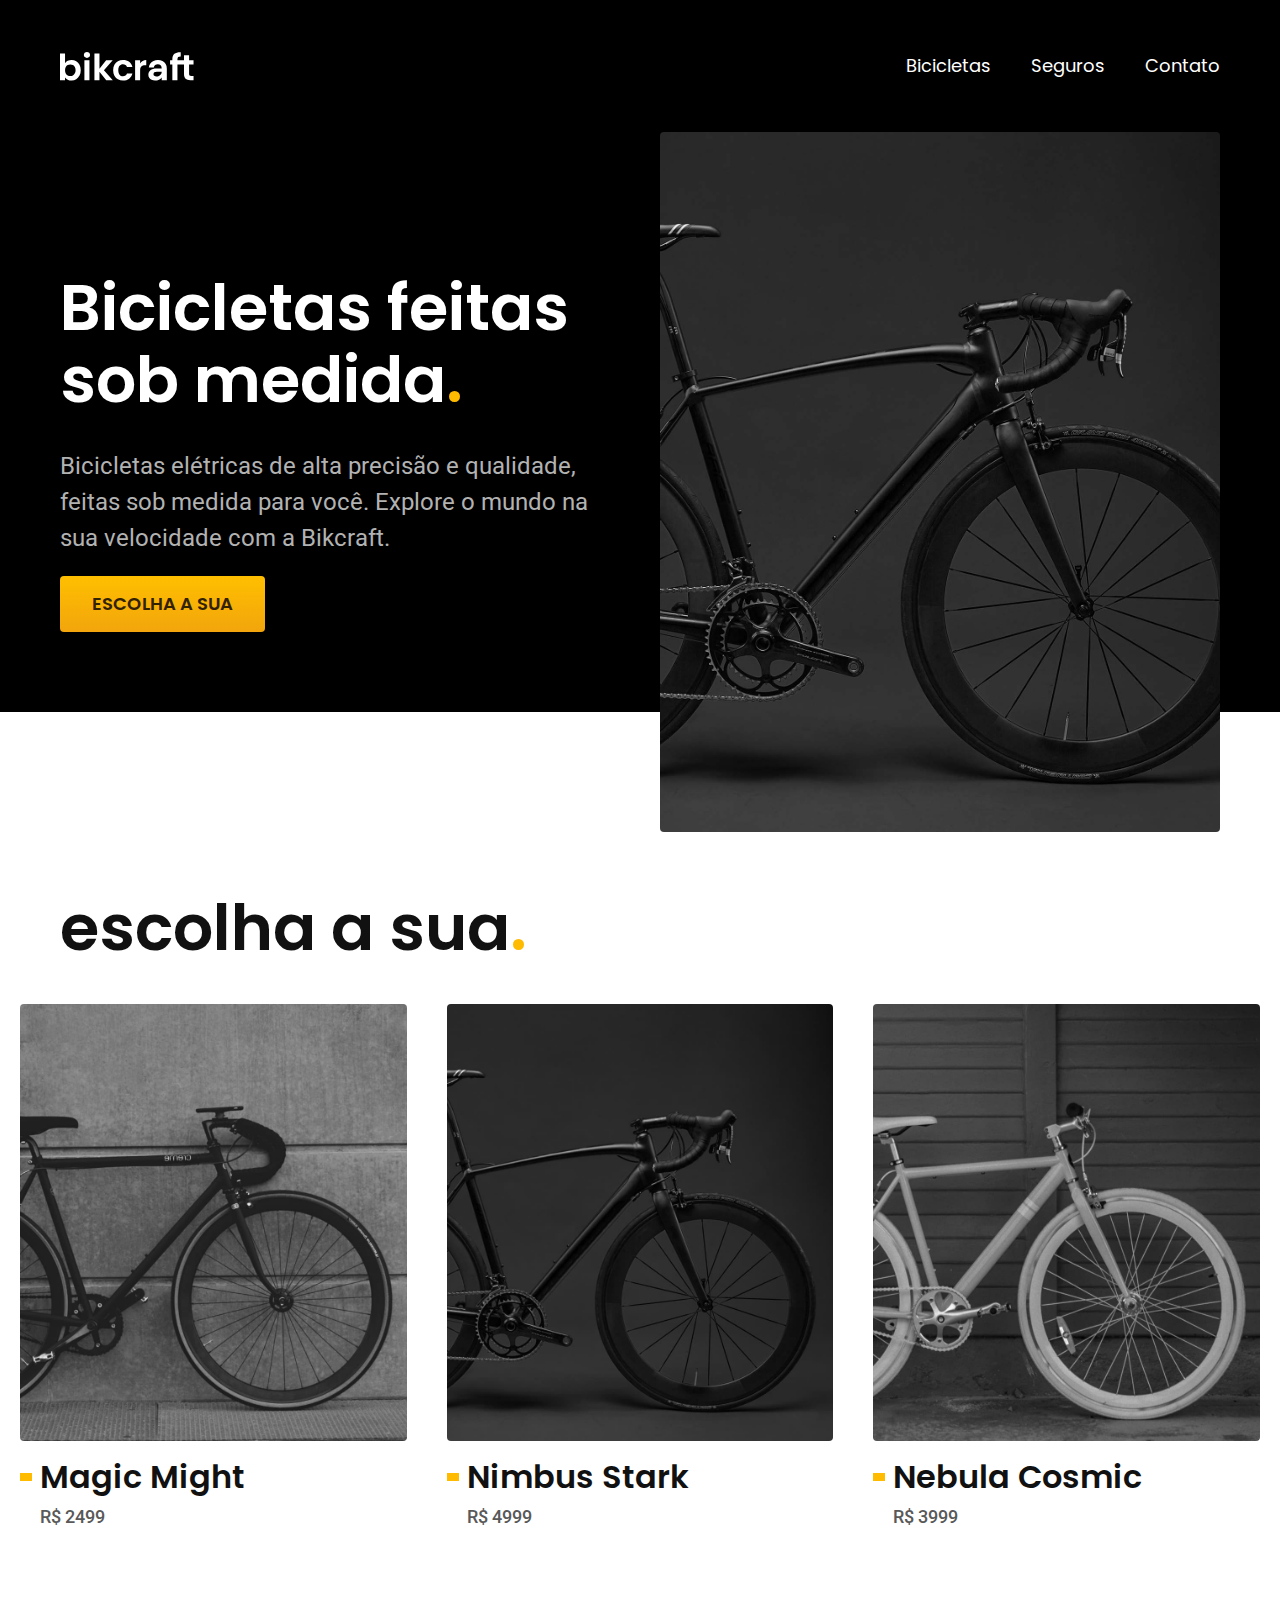
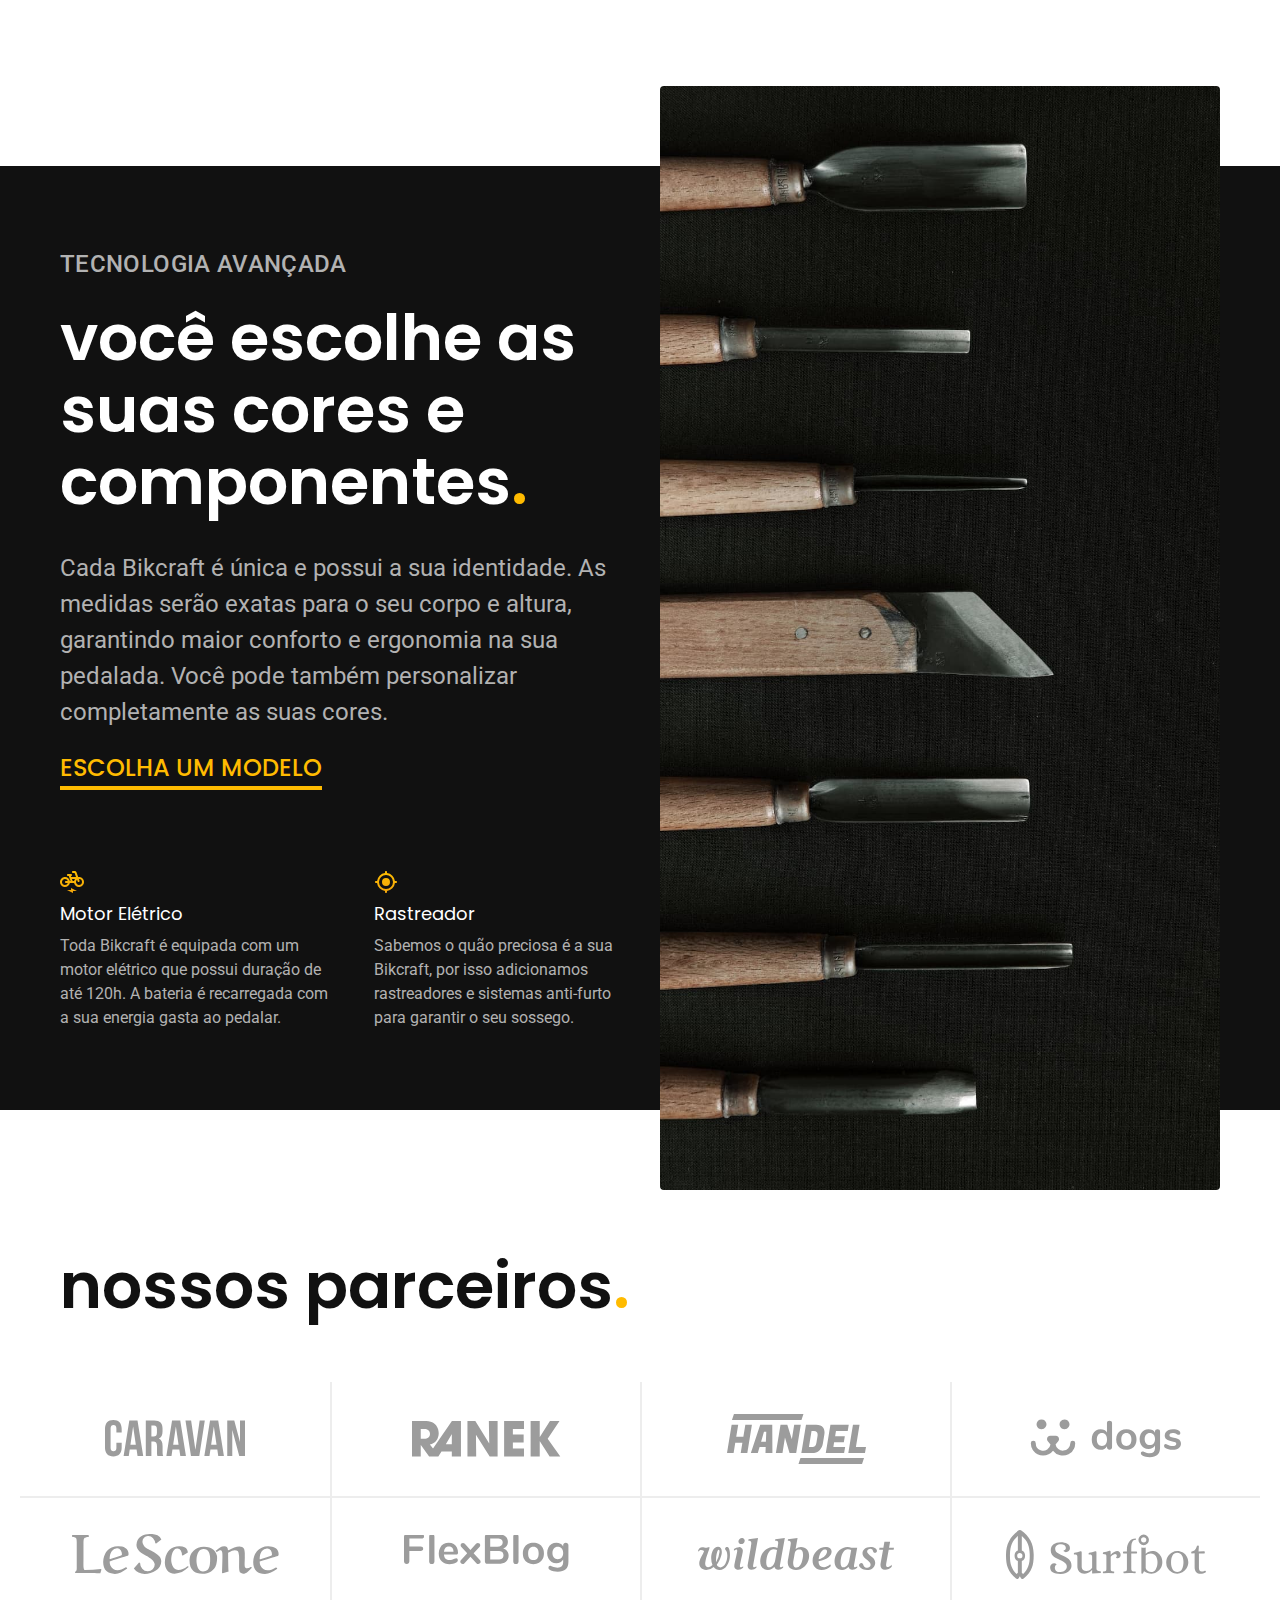
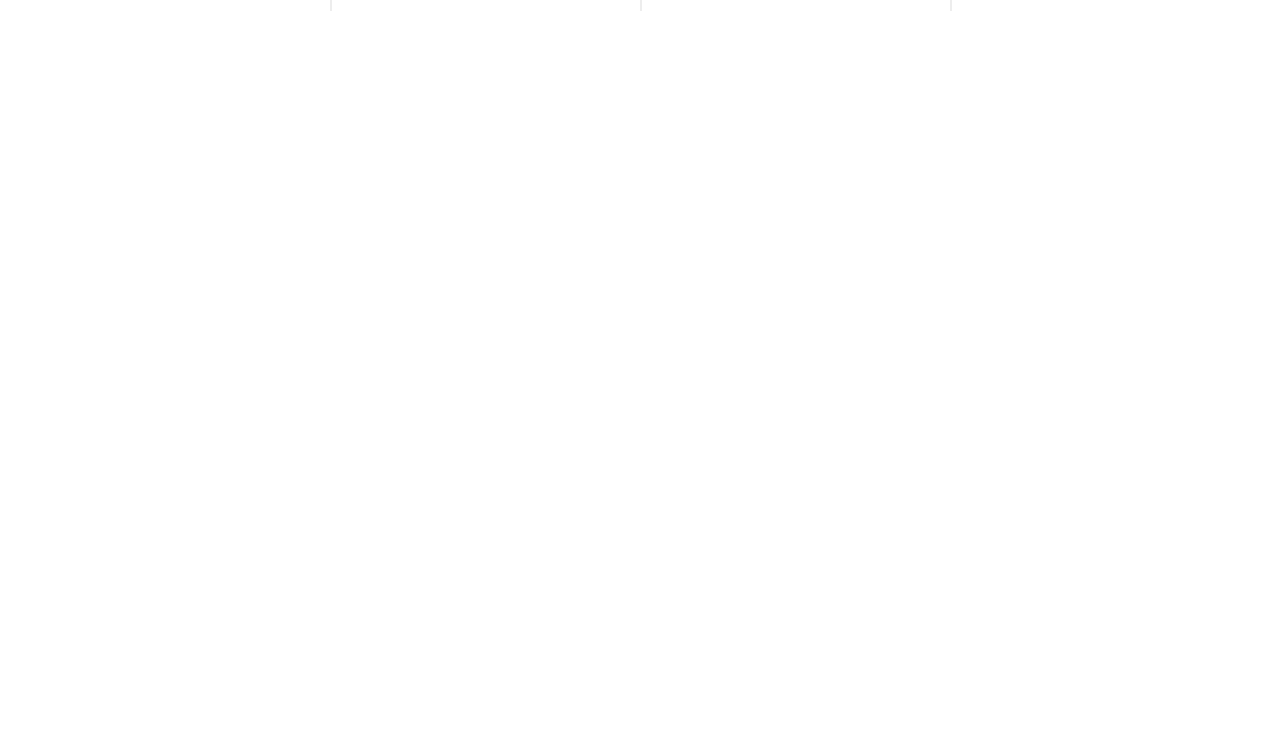
==== index.html @ a386f8cc "parceiros" ====
<!DOCTYPE html>

<html lang="pt-br">
  <head>
    <meta charset="UTF-8" />
    <meta name="viewport" content="width=device-width, initial-scale=1.0" />
    <title>Bikcraft - Bicicletas Elétricas</title>
    <meta
      name="description"
      content="Bicicletas elétricas de alta precisão e qualidade, feitas sob medida para você. Explore o mundo na sua velocidade com a Bikcraft."
    />

    <link rel="stylesheet" href="./css/style.css" />

    <link rel="preconnect" href="https://fonts.googleapis.com" />
    <link rel="preconnect" href="https://fonts.gstatic.com" crossorigin />
    <link
      href="https://fonts.googleapis.com/css2?family=Poppins:wght@400;600&family=Roboto:wght@400;500&display=swap"
      rel="stylesheet"
    />
  </head>

  <body>
    <header class="header-bg">
      <!-- A tag <header >marca o cabeçalho do site (banner), onde geralmente estão presentes a marca, navegação do site e as vezes uma informação introdutória. Sempre que tiver a class="header-bg" ja sabemos que tem um background que se expande de ponta a ponta do site -->
      <div class="header container">
        <!-- estrutura: tag fora com o background (<header>), tag dentro com o container do site (<div>) -->
        <a href="./">
          <img src="./img/bikcraft.svg" alt="Bikcraft" />
        </a>
        <!-- sempre que o caminho tiver "./" ele ja vai pra home do site, ou seja, pro index.html -->

        <nav aria-label="primaria">
          <ul class="header-menu font-1-m cor-0">
            <li><a href="./bicicletas.html">Bicicletas</a></li>
            <li><a href="./seguros.html">Seguros</a></li>
            <li><a href="./contato.html">Contato</a></li>
          </ul>
        </nav>
      </div>
    </header>

    <!-- o background expande infinitamente -->
    <main class="introducao-bg">
      <!-- O container é o que segura nos 1200 px, começa aqui embaixo -->
      <div class="introducao container">
        <div class="introducao-conteudo">
          <!-- com essa div "introducao-conteudo" ja fica automaticamente definido conteudo de um lado e imagem do outro -->
          <h1 class="font-1-xxl cor-0">
            Bicicletas feitas sob medida<span class="cor-p1">.</span>
          </h1>
          <p class="font-2-l cor-5">
            Bicicletas elétricas de alta precisão e qualidade, feitas sob medida
            para você. Explore o mundo na sua velocidade com a Bikcraft.
          </p>
          <a class="botao" href="./bicicletas.html">Escolha a sua</a>
        </div>
        <div>
          <img
            src="./img/fotos/introducao.jpg"
            alt="Bicicleta elétrica preta."
          />
        </div>
      </div>
    </main>

    <article class="bicicletas-lista">
      <h2 class="container font-1-xxl">
        escolha a sua<span class="cor-p1">.</span>
      </h2>

      <ul>
        <li>
          <a href="./bicicletas/magic.html">
            <img src="./img/bicicletas/magic-home.jpg" alt="Bicicleta Preta" />
            <h3 class="font-1-xl">Magic Might</h3>
            <span class="font-2-m cor-8">R$ 2499</span>
          </a>
        </li>
        <li>
          <a href="./bicicletas/nimbus.html">
            <img src="./img/bicicletas/nimbus-home.jpg" alt="Bicicleta Preta" />
            <h3 class="font-1-xl">Nimbus Stark</h3>
            <span class="font-2-m cor-8">R$ 4999</span>
          </a>
        </li>
        <li>
          <a href="./bicicletas/nebula.html">
            <img src="./img/bicicletas/nebula-home.jpg" alt="Bicicleta Preta" />
            <h3 class="font-1-xl">Nebula Cosmic</h3>
            <span class="font-2-m cor-8">R$ 3999</span>
          </a>
        </li>
      </ul>
    </article>

    <article class="tecnologia-bg">
      <div class="tecnologia container">
        <!-- separar uma div pro conteudo e outra pra imagem pq imagem direto no grid pode dar problema -->
        <div class="tecnologia-conteudo">
          <span class="font-2-l-b cor-5">Tecnologia Avançada</span>
          <h2 class="font-1-xxl cor-0">
            você escolhe as suas cores e componentes<span class="cor-p1"
              >.</span
            >
          </h2>
          <p class="font-2-l cor-5">
            Cada Bikcraft é única e possui a sua identidade. As medidas serão
            exatas para o seu corpo e altura, garantindo maior conforto e
            ergonomia na sua pedalada. Você pode também personalizar
            completamente as suas cores.
          </p>
          <a class="link" href="./bicicletas.html">Escolha um modelo</a>
          <div class="tecnologia-vantagens">
            <div>
              <img src="./img/icones/eletrica.svg" alt="" />
              <h3 class="font-1-m cor-0">Motor Elétrico</h3>
              <p class="font-2-s cor-5">
                Toda Bikcraft é equipada com um motor elétrico que possui
                duração de até 120h. A bateria é recarregada com a sua energia
                gasta ao pedalar.
              </p>
            </div>
            <div>
              <img src="./img/icones/rastreador.svg" alt="" />
              <h3 class="font-1-m cor-0">Rastreador</h3>
              <p class="font-2-s cor-5">
                Sabemos o quão preciosa é a sua Bikcraft, por isso adicionamos
                rastreadores e sistemas anti-furto para garantir o seu sossego.
              </p>
            </div>
          </div>
        </div>
        <div class="tecnologia-imagem">
          <img src="./img/fotos/tecnologia.jpg" alt="" />
        </div>
      </div>
    </article>

    <section class="parceiros" aria-label="Nossos Parceiros">
      <h2 class="container font-1-xxl">
        nossos parceiros<span class="cor-p1">.</span>
      </h2>
      <ul>
        <li><img src="./img/parceiros/caravan.svg" alt="caravan" /></li>
        <li><img src="./img/parceiros/ranek.svg" alt="ranek" /></li>
        <li><img src="./img/parceiros/handel.svg" alt="handel" /></li>
        <li><img src="./img/parceiros/dogs.svg" alt="dogs" /></li>
        <li><img src="./img/parceiros/lescone.svg" alt="lescone" /></li>
        <li><img src="./img/parceiros/flexblog.svg" alt="flexblog" /></li>
        <li><img src="./img/parceiros/wildbeast.svg" alt="wildbeast" /></li>
        <li><img src="./img/parceiros/surfbot.svg" alt="surbot" /></li>
      </ul>
    </section>
  </body>
</html>
---- css/style.css ----
@import "./global/global.css";
@import "./utilidades/tipografia.css";
@import "./utilidades/cores.css";

@import "./global/header.css";

/* Utilidades */
@import "./utilidades/componentes.css";

/* Home */
@import "./home/introducao.css";
@import "./home/tecnologia.css";
@import "./home/parceiros.css";

/* Bicicletas */
@import "./bicicletas/bicicletas-lista.css";
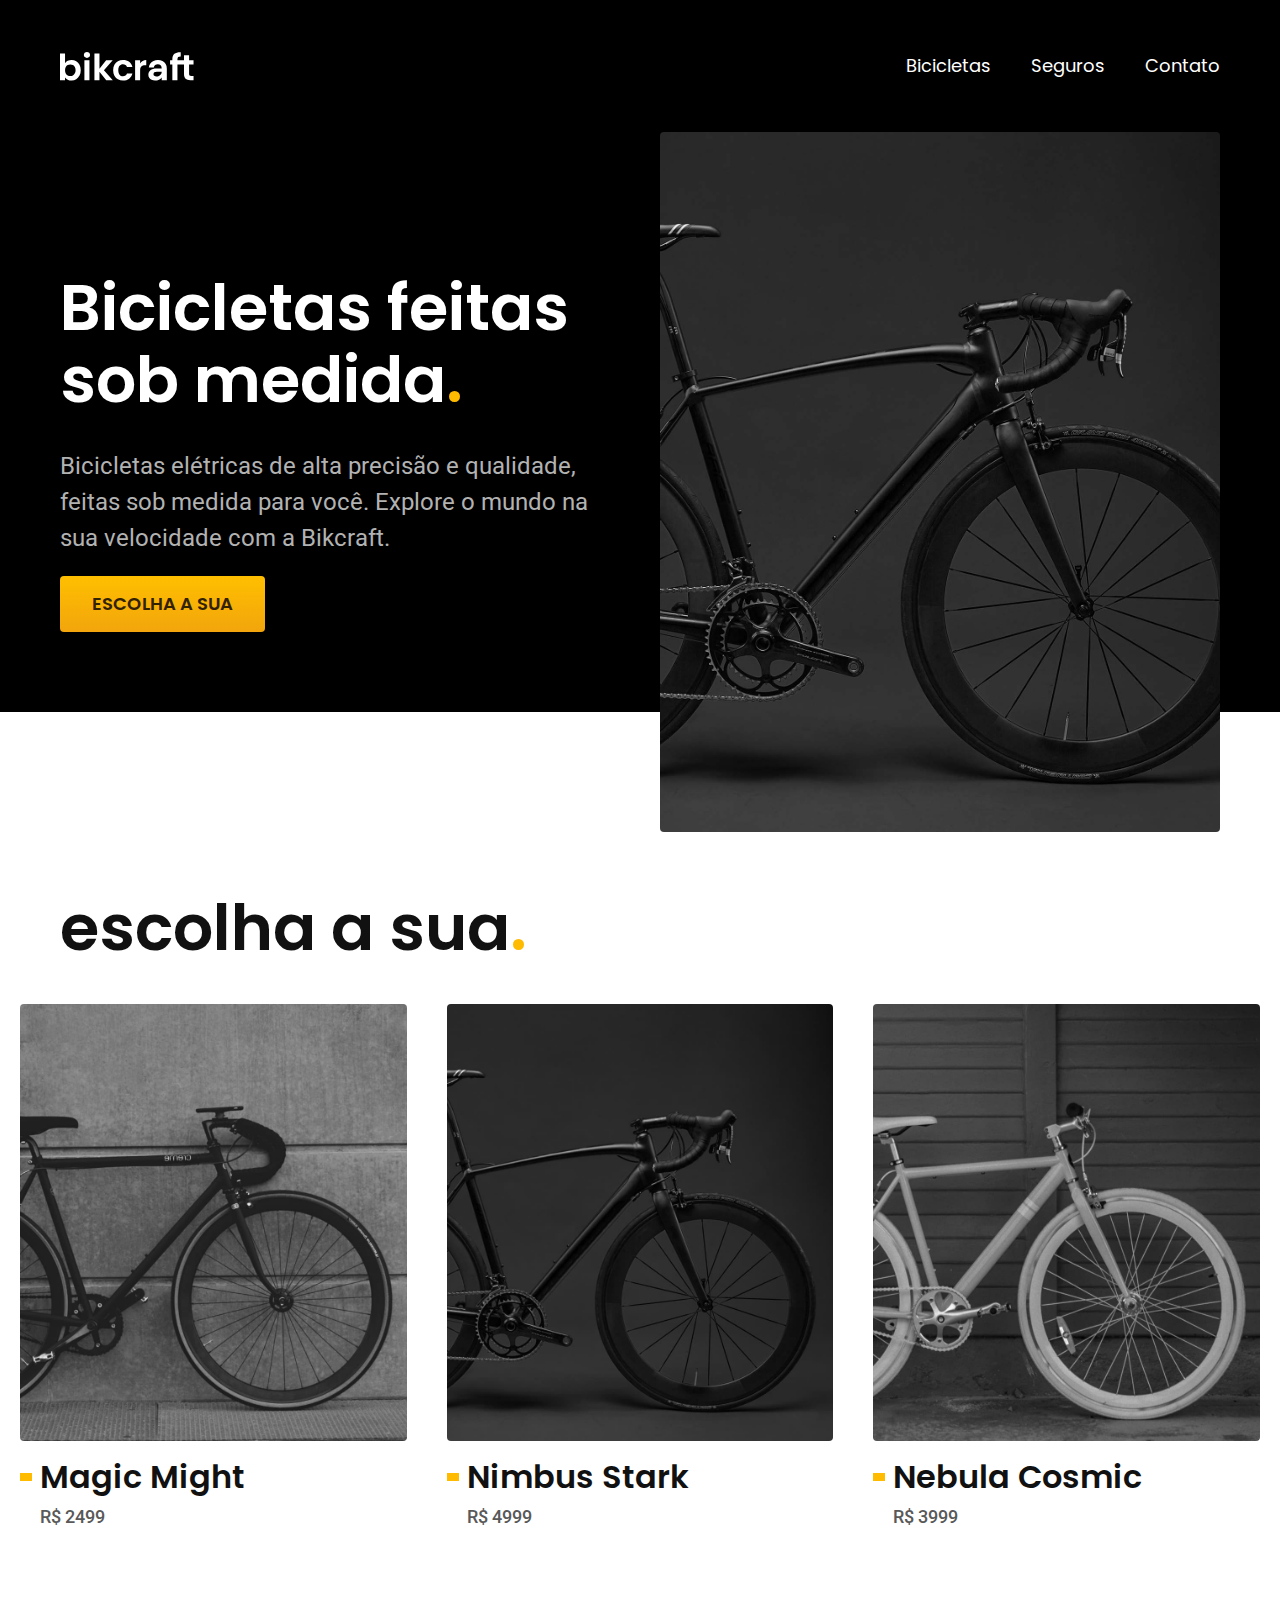
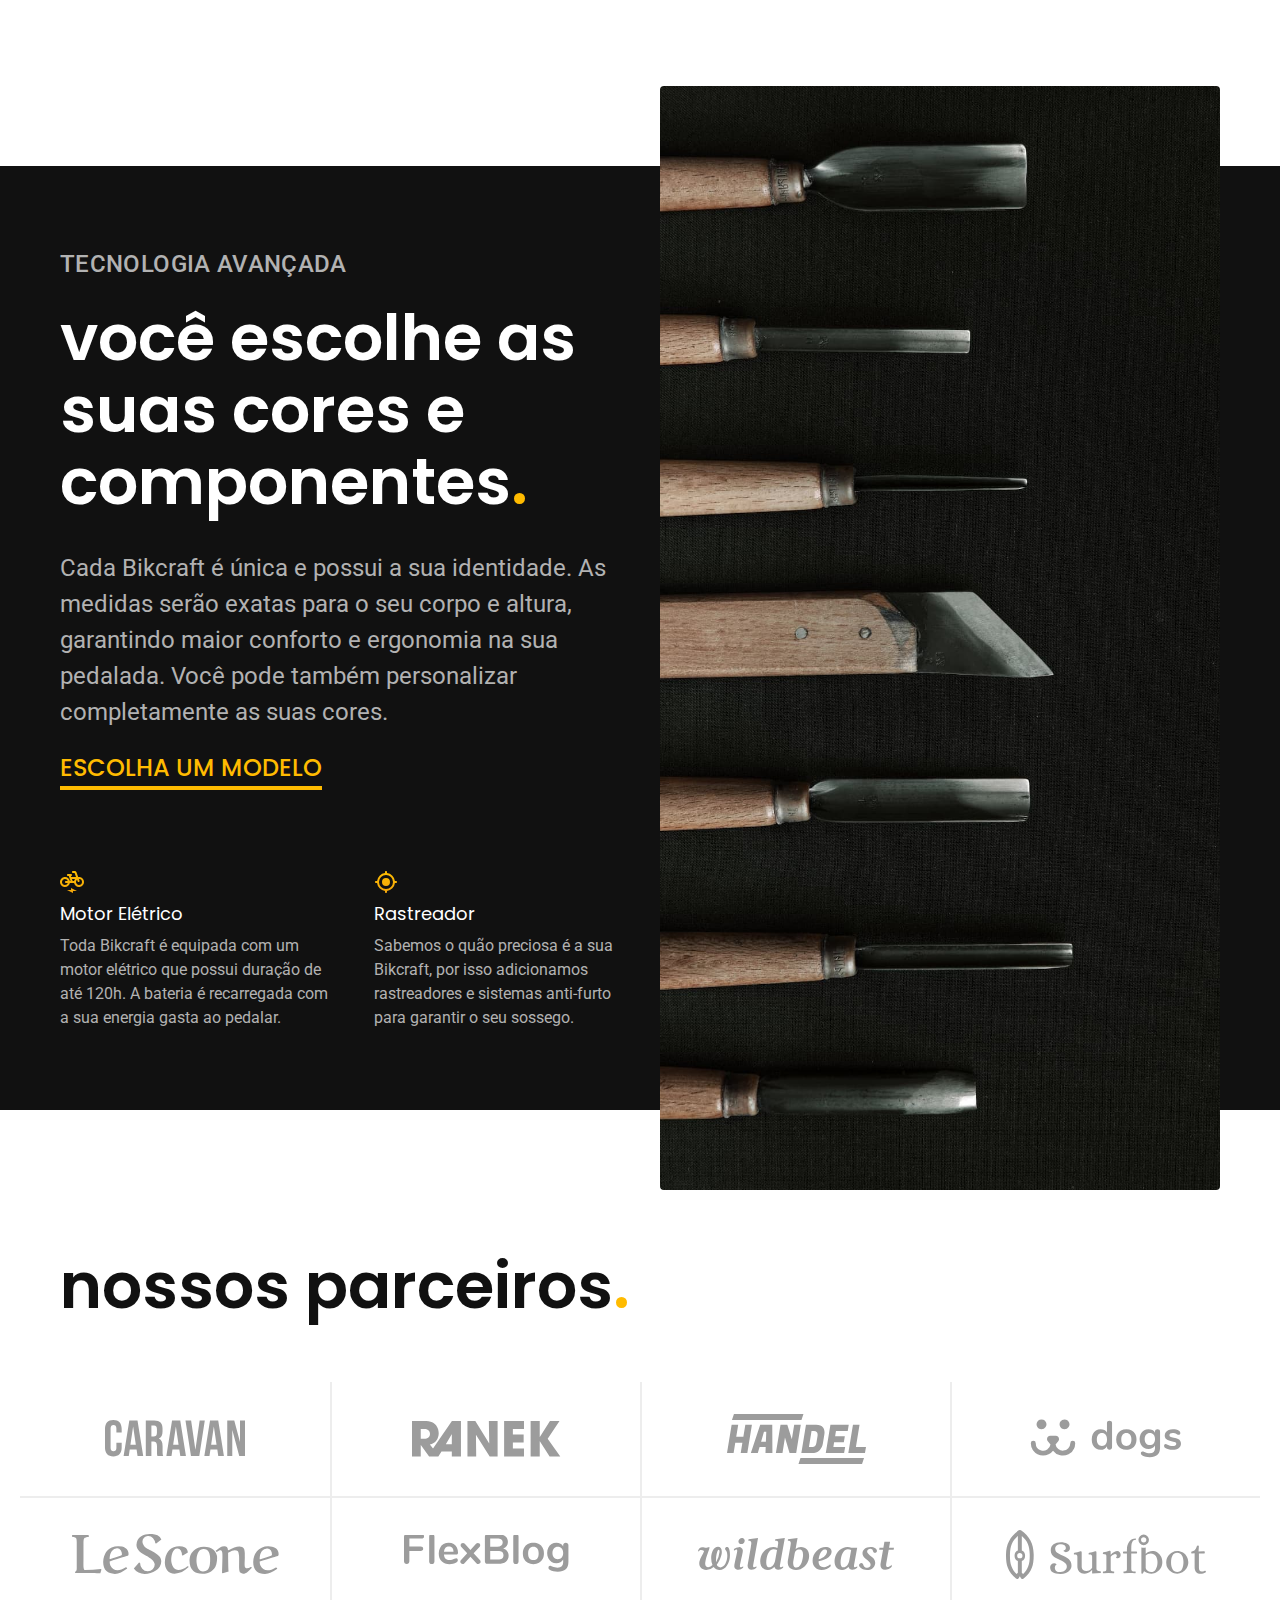
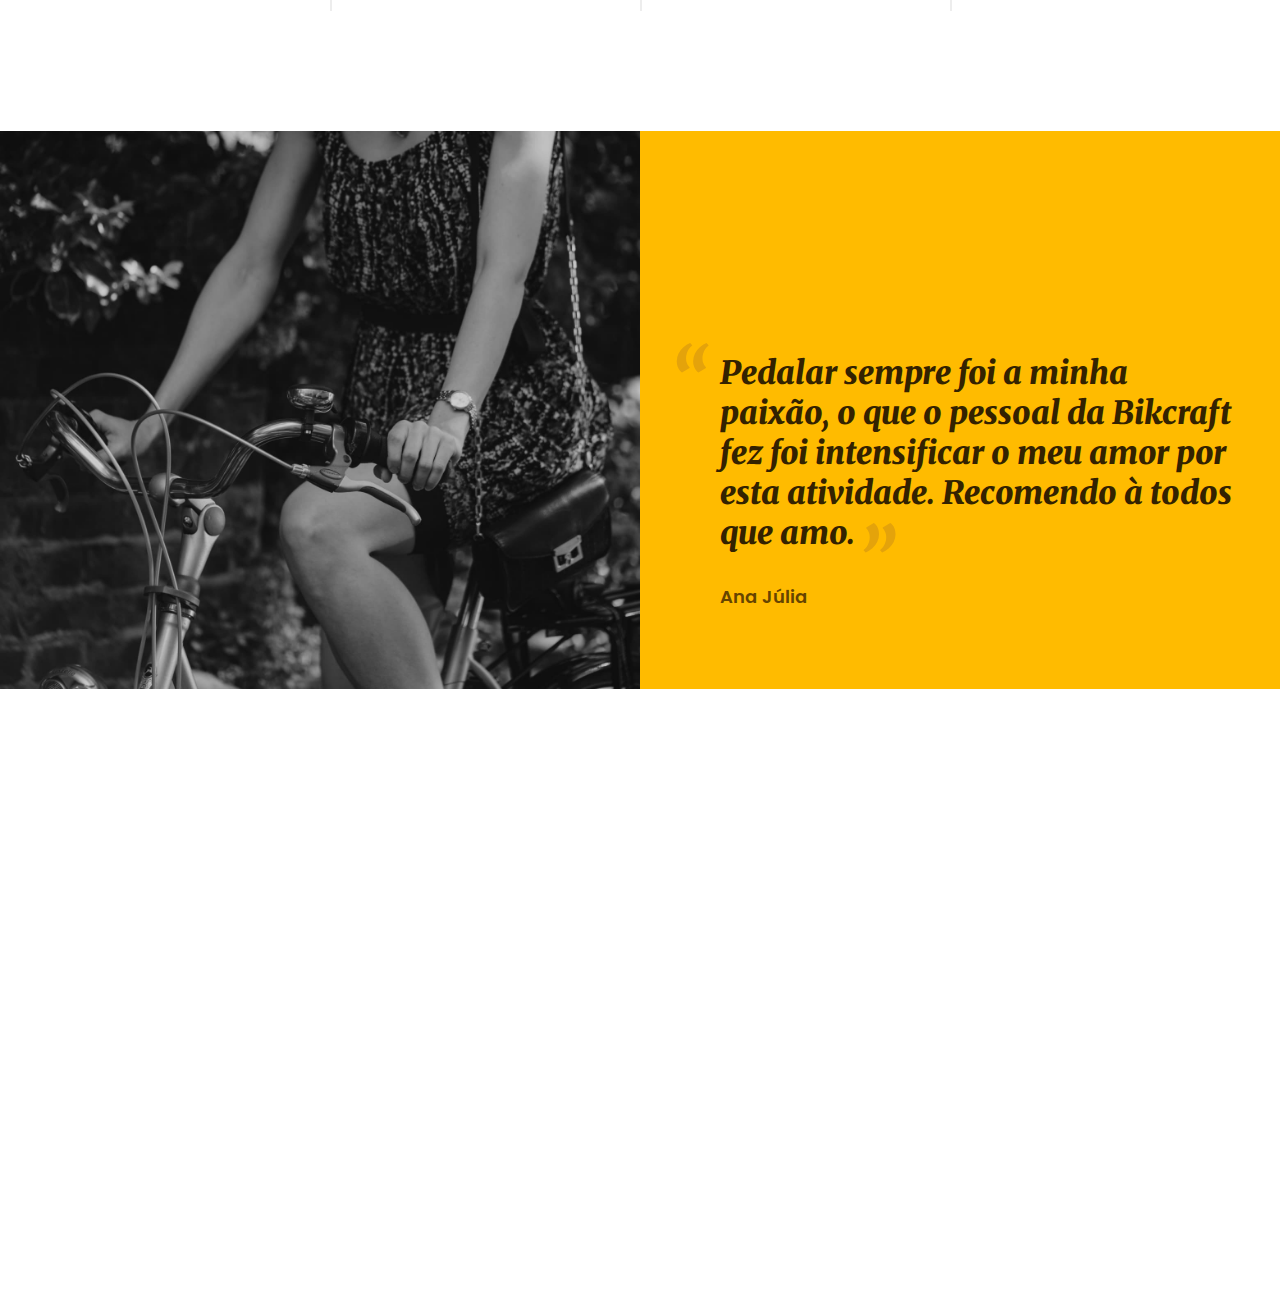
==== commit 3547178a: "depoimento" ====
--- a/index.html
+++ b/index.html
@@ -15,7 +15,7 @@
     <link rel="preconnect" href="https://fonts.googleapis.com" />
     <link rel="preconnect" href="https://fonts.gstatic.com" crossorigin />
     <link
-      href="https://fonts.googleapis.com/css2?family=Poppins:wght@400;600&family=Roboto:wght@400;500&display=swap"
+      href="https://fonts.googleapis.com/css2?family=Merriweather:ital,wght@1,900&family=Poppins:wght@400;600&family=Roboto:wght@400;500&display=swap"
       rel="stylesheet"
     />
   </head>
@@ -152,5 +152,26 @@
         <li><img src="./img/parceiros/surfbot.svg" alt="surbot" /></li>
       </ul>
     </section>
+
+    <section class="depoimento" aria-label="Depoimento">
+      <!-- Como sempre, uma div só p segurar a imagem: -->
+      <div>
+        <img
+          src="./img/fotos/depoimento.jpg"
+          alt="Pessoa pedalando uma bicicleta Bikcraft"
+        />
+      </div>
+      <div class="depoimento-conteudo">
+        <!-- Blockquote pq é o depoimento de alguém: -->
+        <blockquote class="font-1-xl cor-p5">
+          <p>
+            Pedalar sempre foi a minha paixão, o que o pessoal da Bikcraft fez
+            foi intensificar o meu amor por esta atividade. Recomendo à todos
+            que amo.
+          </p>
+        </blockquote>
+        <span class="font-1-m-b cor-p4">Ana Júlia</span>
+      </div>
+    </section>
   </body>
 </html>
--- a/css/style.css
+++ b/css/style.css
@@ -11,6 +11,7 @@
 @import "./home/introducao.css";
 @import "./home/tecnologia.css";
 @import "./home/parceiros.css";
+@import "./home/depoimento.css";
 
 /* Bicicletas */
 @import "./bicicletas/bicicletas-lista.css";
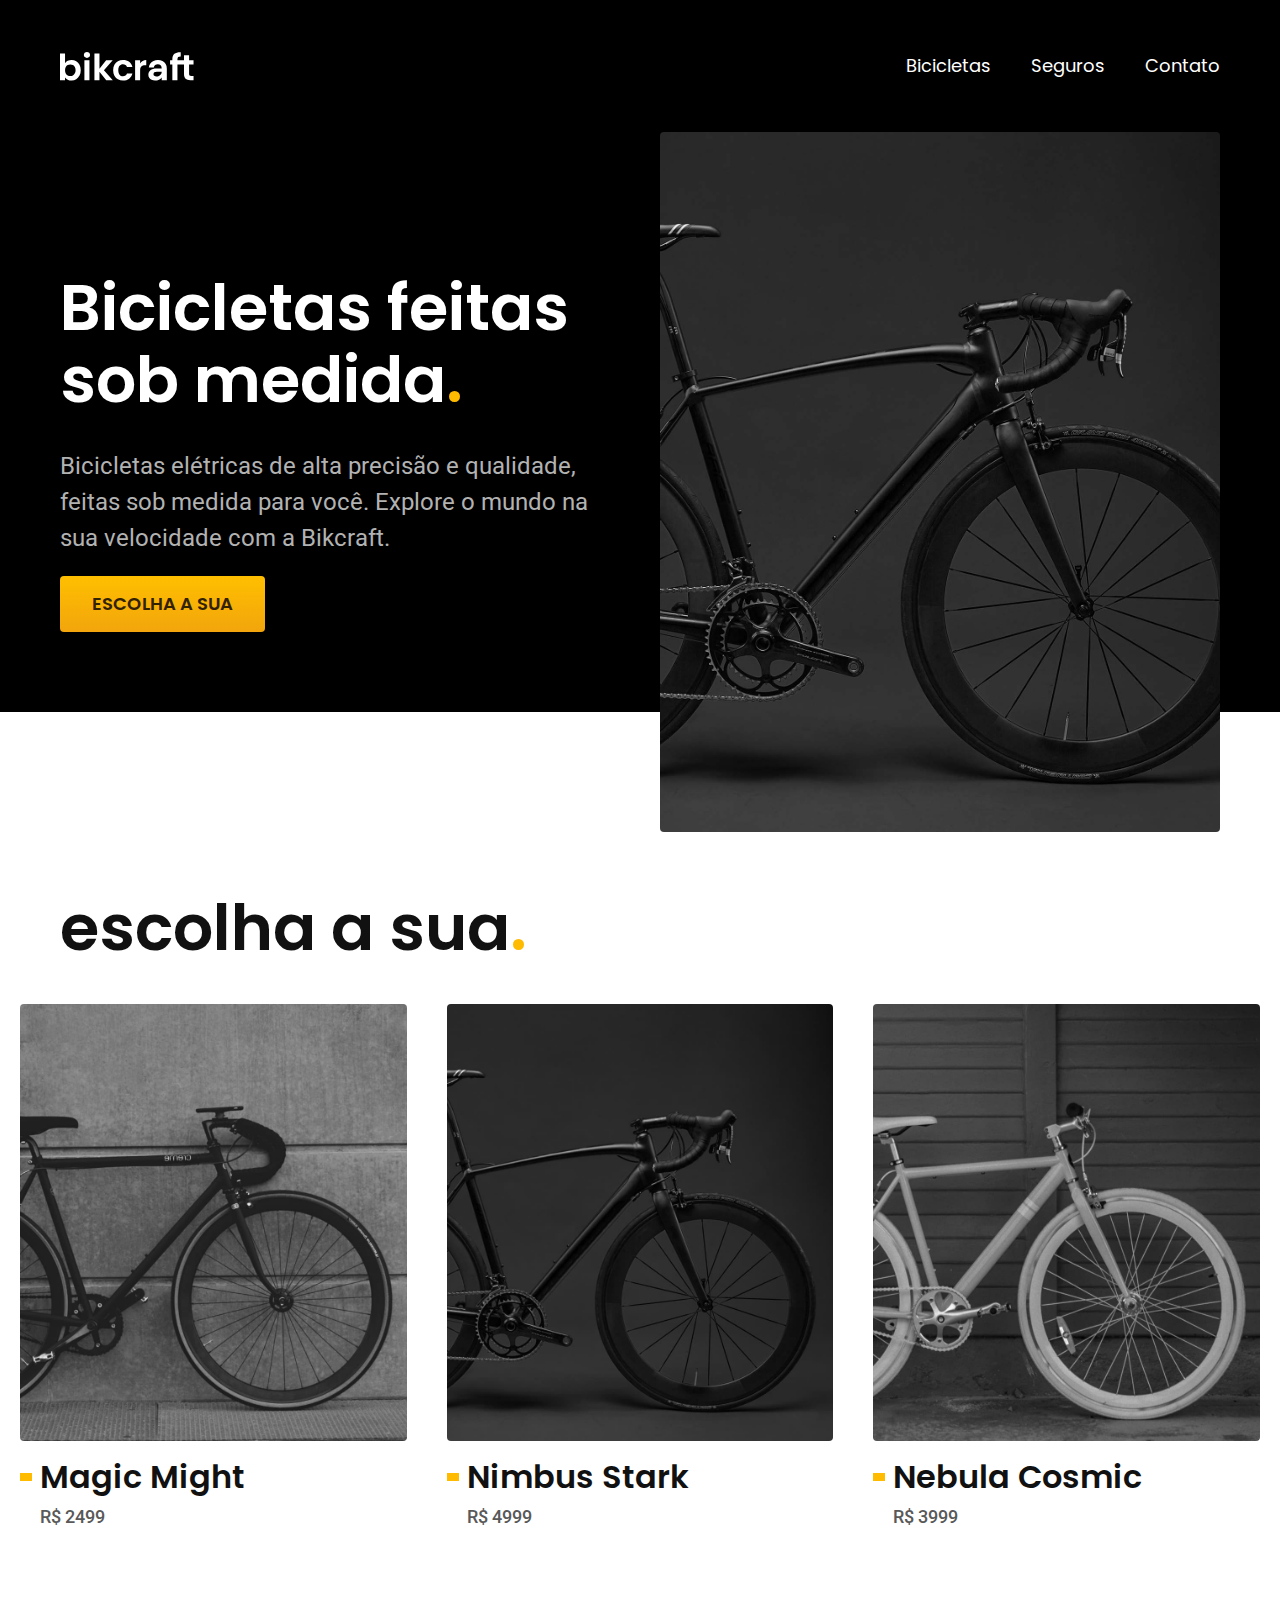
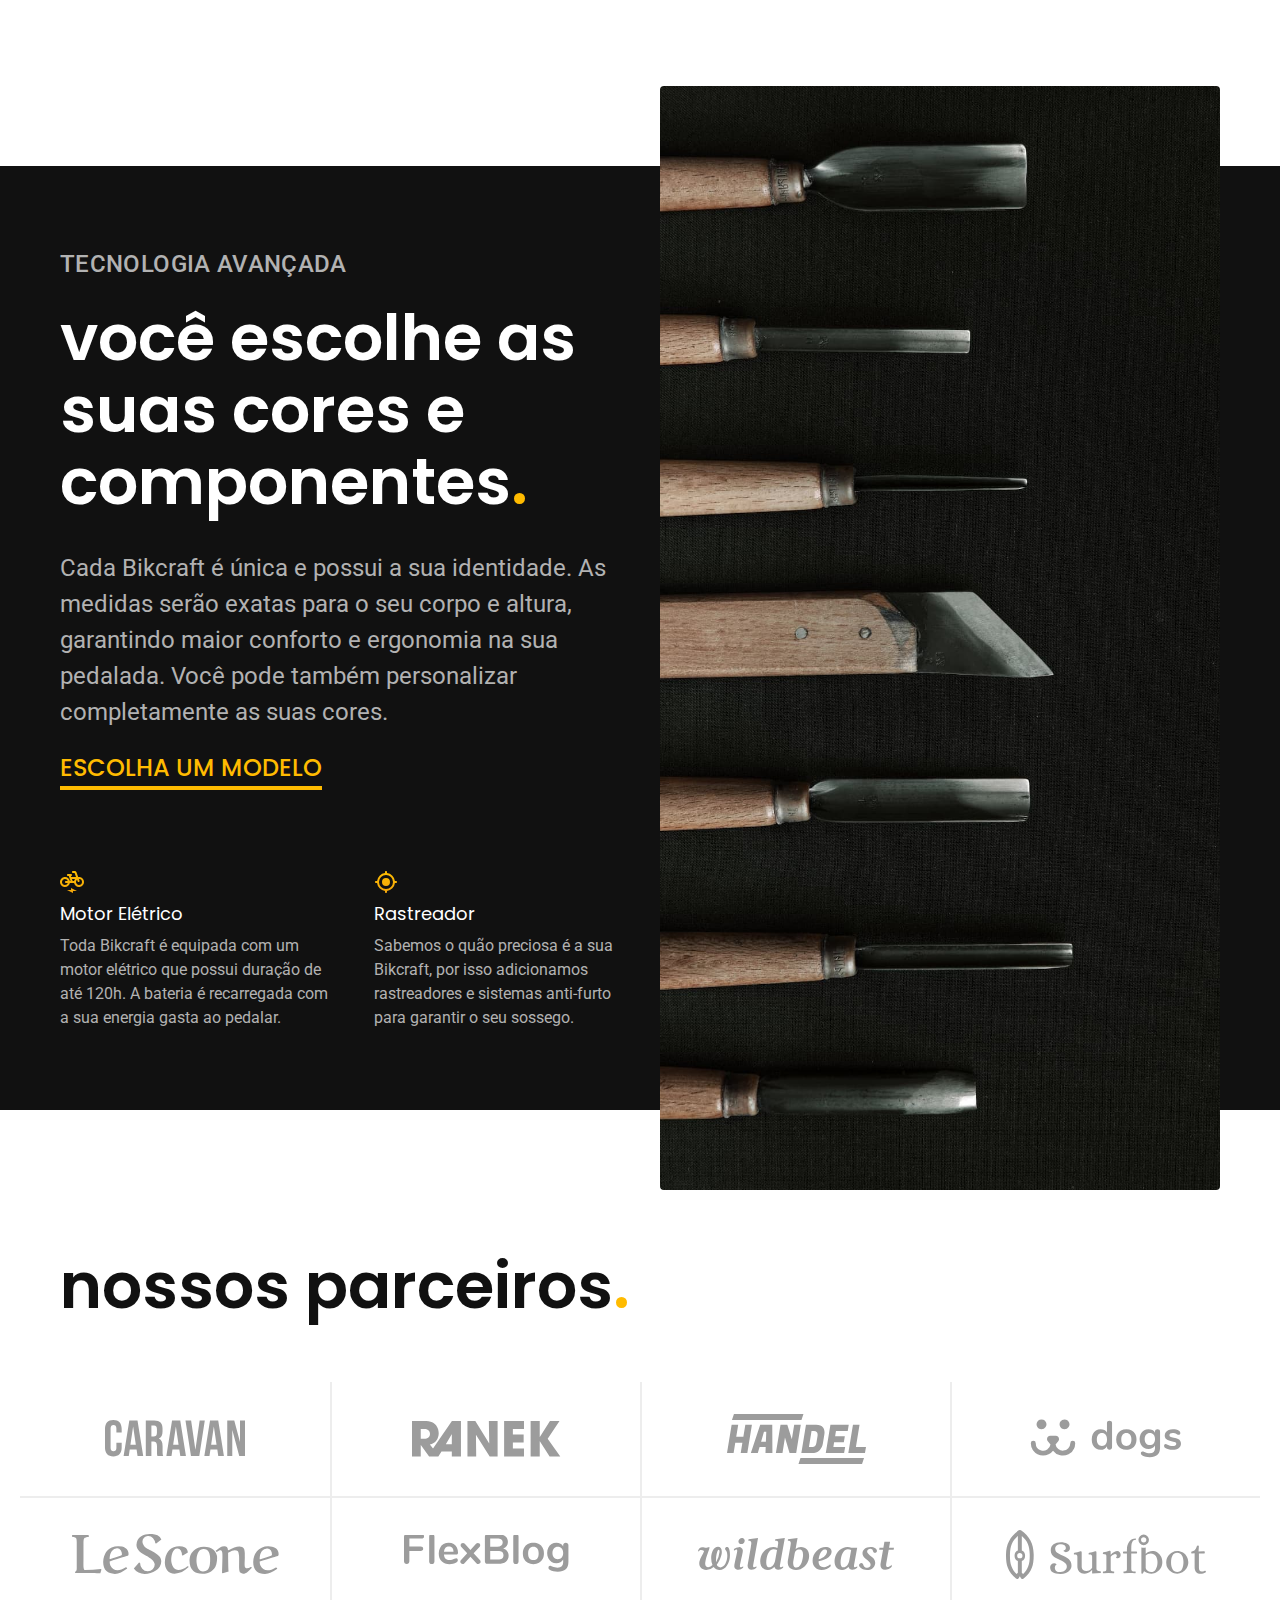
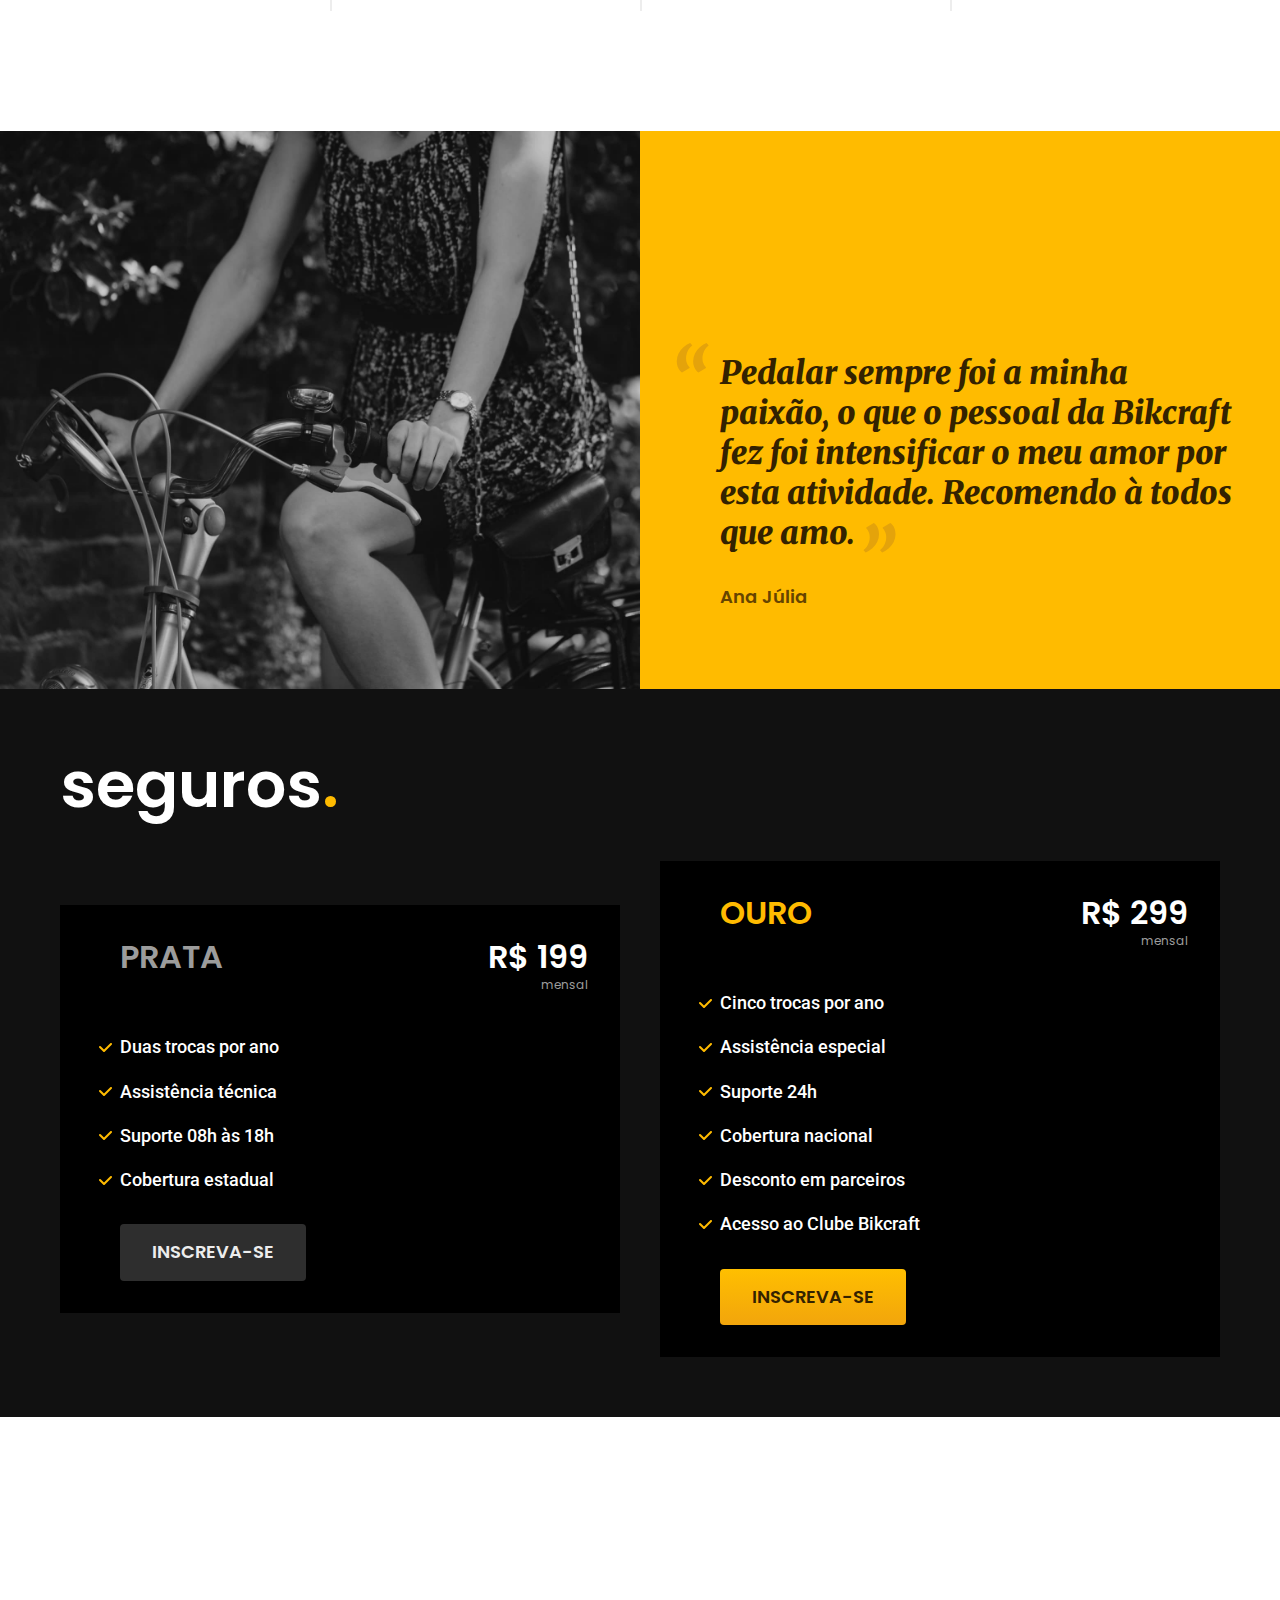
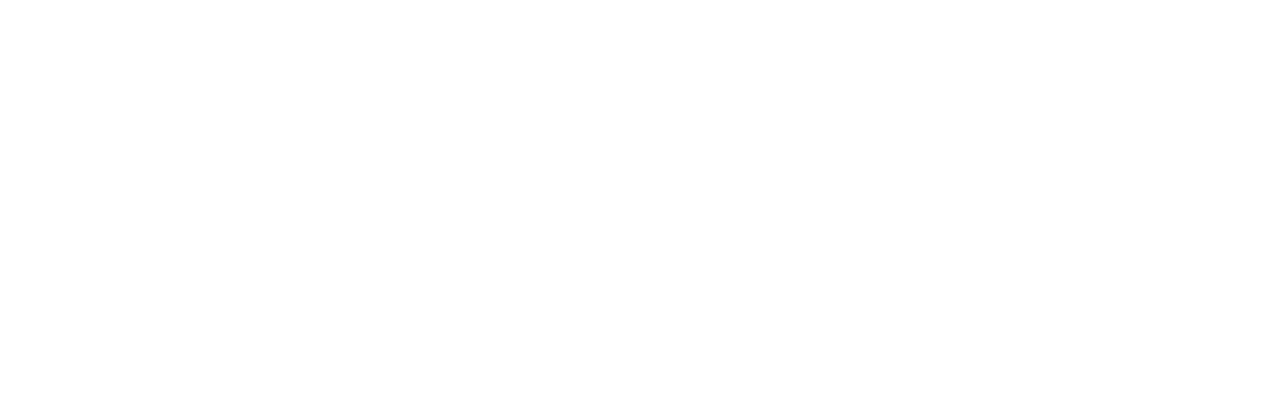
==== commit 7d91dd53: "seguros" ====
--- a/index.html
+++ b/index.html
@@ -173,5 +173,41 @@
         <span class="font-1-m-b cor-p4">Ana Júlia</span>
       </div>
     </section>
+
+    <!-- como agora é um item que vai ter um background diferenciado, começo com seguros-bg -->
+    <article class="seguros-bg">
+      <div class="seguros container">
+        <h2 class="font-1-xxl cor-0">seguros<span class="cor-p1">.</span></h2>
+        <div class="seguros-item">
+          <h3 class="font-1-xl cor-6">PRATA</h3>
+          <span class="font-1-xl cor-0"
+            >R$ 199 <span class="font-1-xs cor-6">mensal</span></span
+          >
+          <ul class="font-2-m cor-0">
+            <li>Duas trocas por ano</li>
+            <li>Assistência técnica</li>
+            <li>Suporte 08h às 18h</li>
+            <li>Cobertura estadual</li>
+          </ul>
+          <a class="botao secundario" href="./orcamento.html">Inscreva-se</a>
+        </div>
+
+        <div class="seguros-item">
+          <h3 class="font-1-xl cor-p1">OURO</h3>
+          <span class="font-1-xl cor-0"
+            >R$ 299 <span class="font-1-xs cor-6">mensal</span></span
+          >
+          <ul class="font-2-m cor-0">
+            <li>Cinco trocas por ano</li>
+            <li>Assistência especial</li>
+            <li>Suporte 24h</li>
+            <li>Cobertura nacional</li>
+            <li>Desconto em parceiros</li>
+            <li>Acesso ao Clube Bikcraft</li>
+          </ul>
+          <a class="botao" href="./orcamento.html">Inscreva-se</a>
+        </div>
+      </div>
+    </article>
   </body>
 </html>
--- a/css/style.css
+++ b/css/style.css
@@ -15,3 +15,6 @@
 
 /* Bicicletas */
 @import "./bicicletas/bicicletas-lista.css";
+
+/* Seguros */
+@import "./seguros/seguros.css";
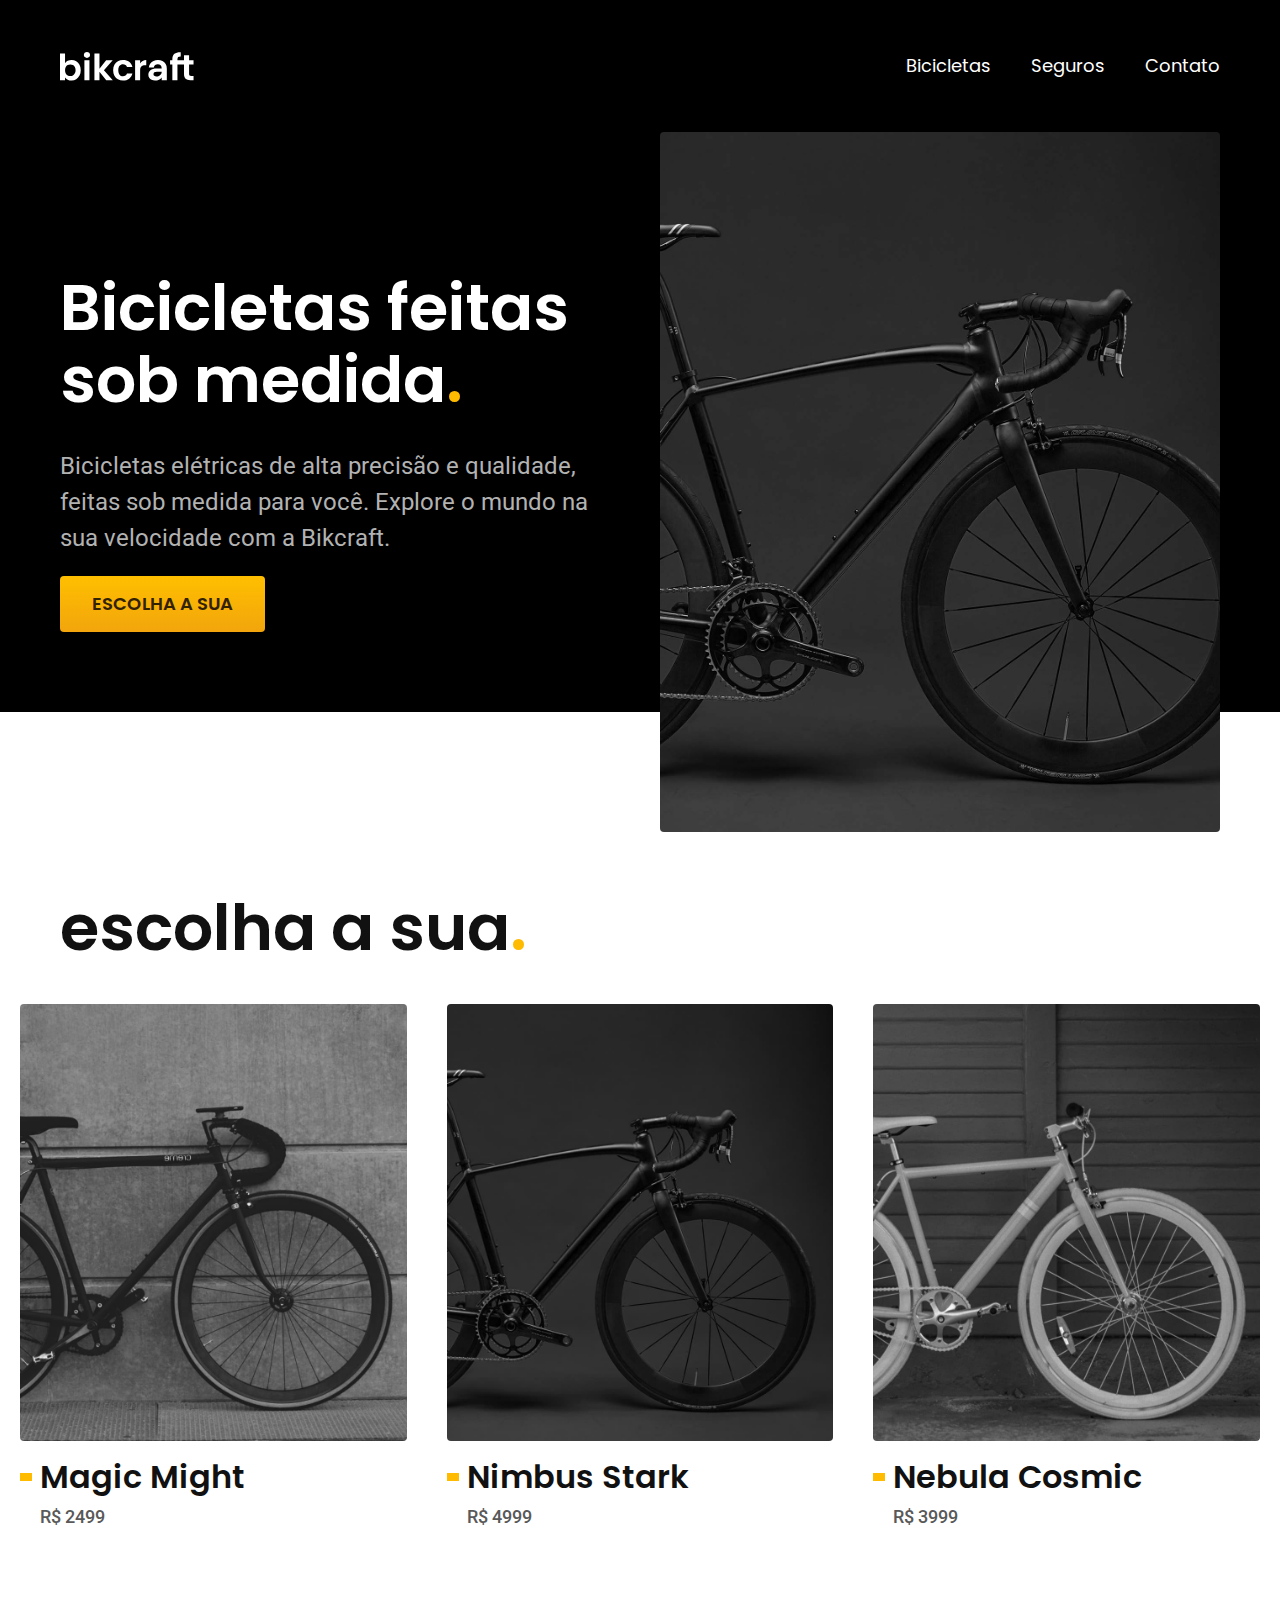
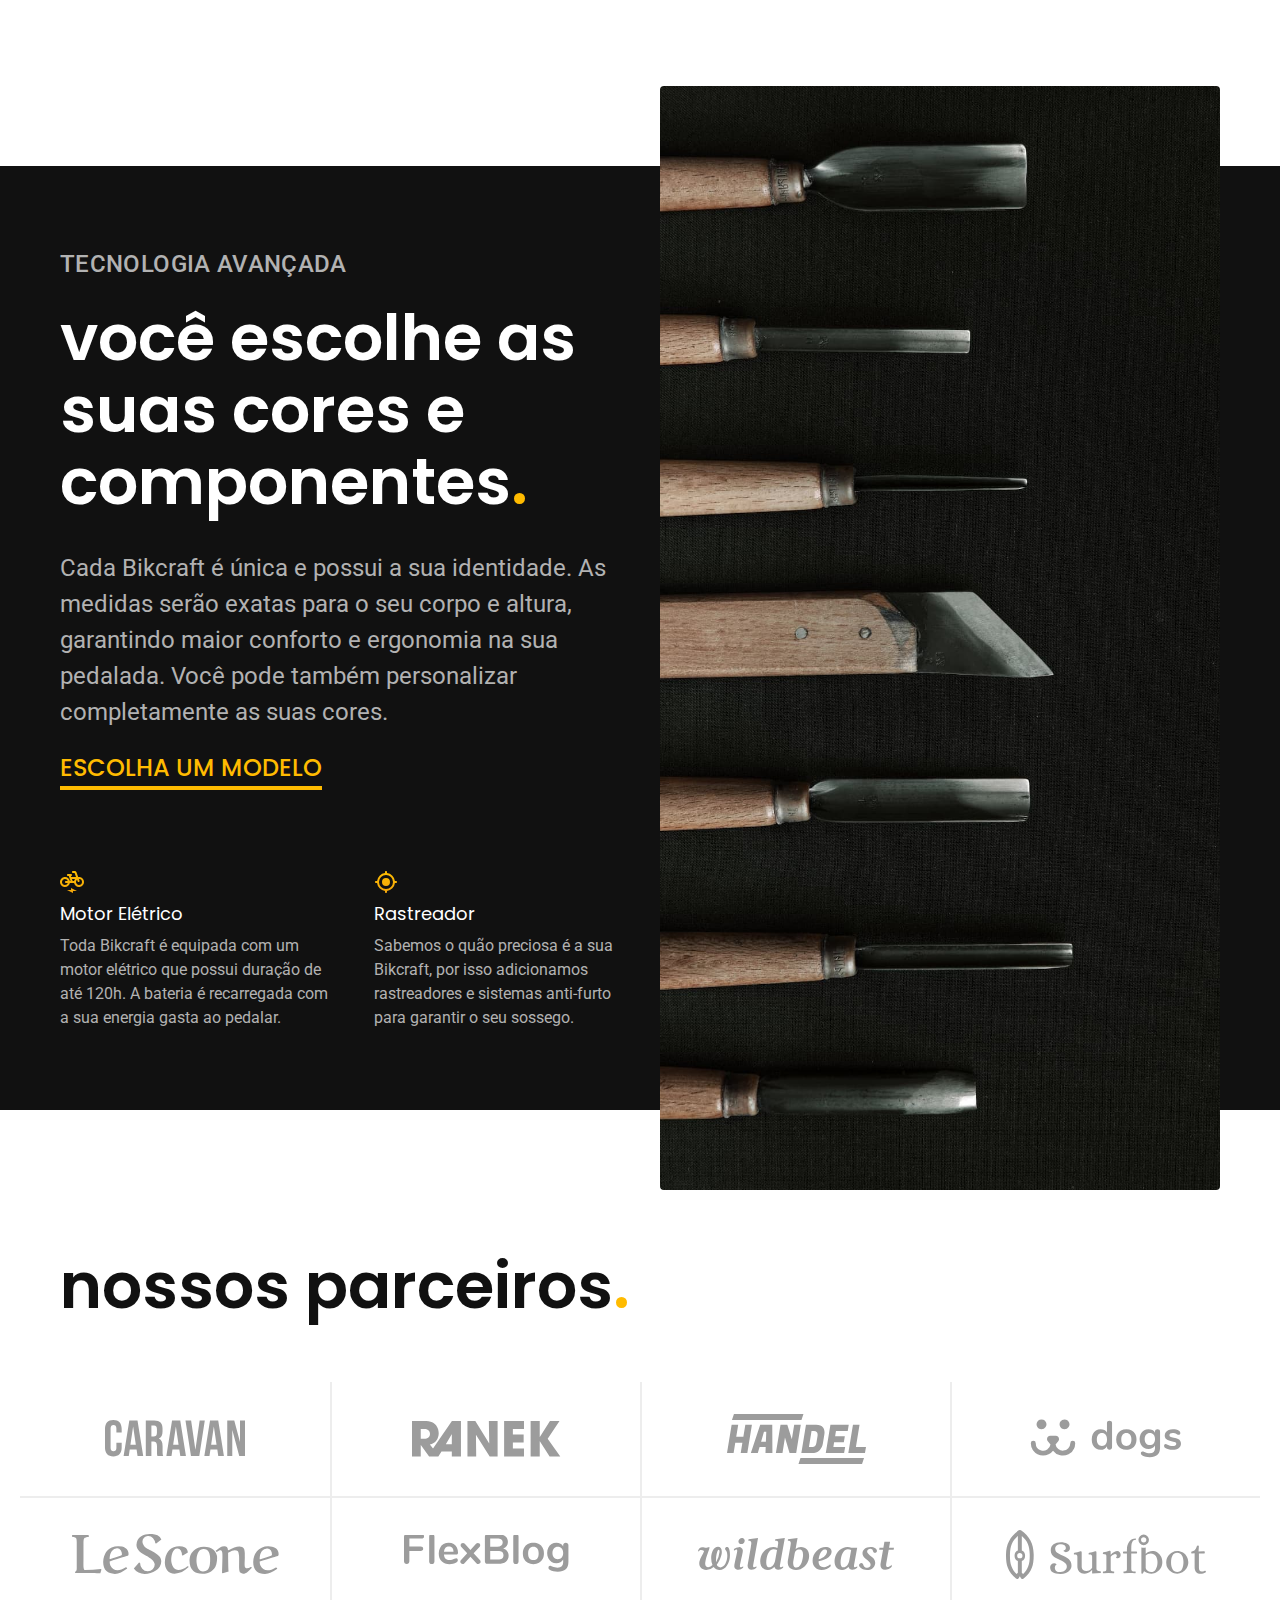
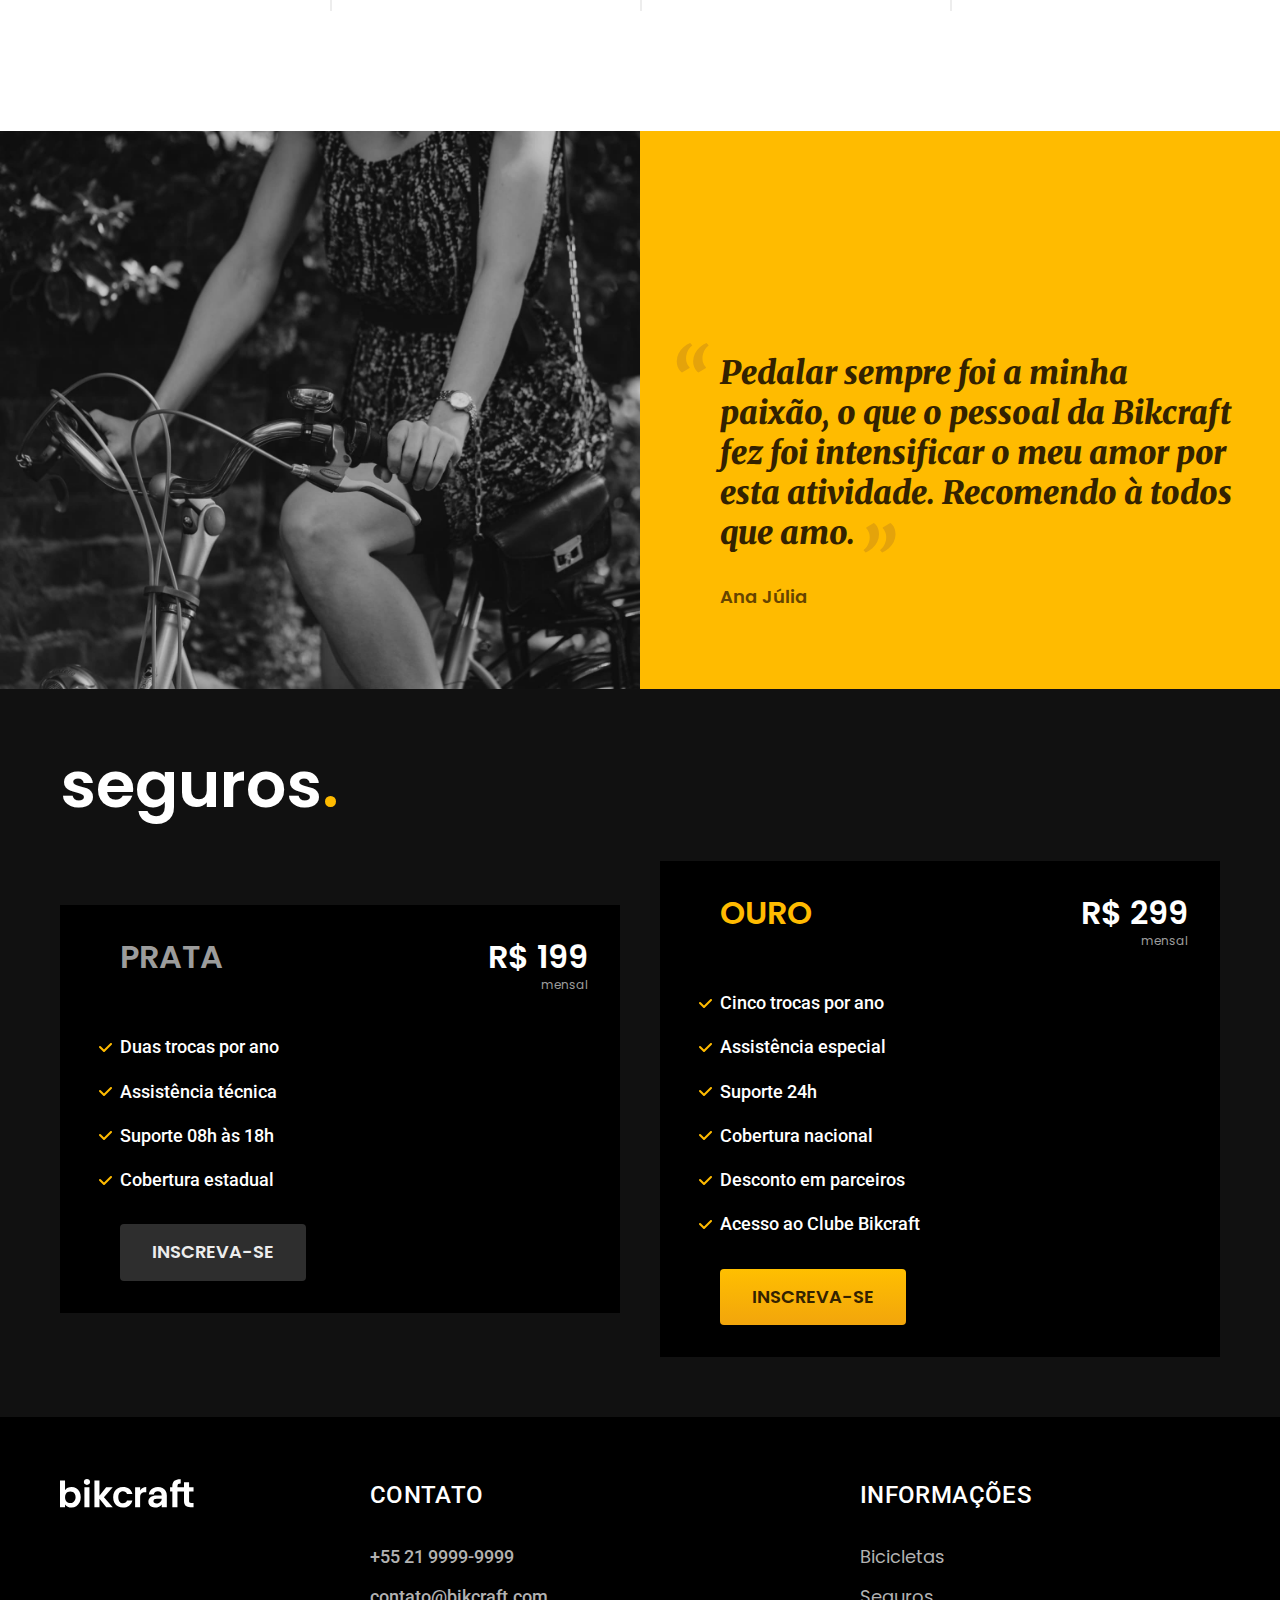
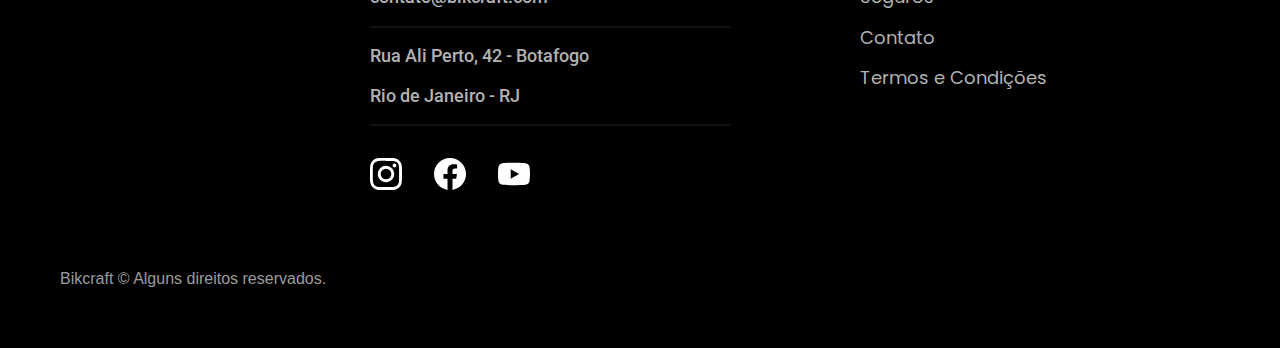
==== commit 01b9005c: "footer" ====
--- a/index.html
+++ b/index.html
@@ -209,5 +209,47 @@
         </div>
       </div>
     </article>
+
+    <footer class="footer-bg">
+      <div class="footer container">
+        <img src="./img/bikcraft.svg" alt="Bikcraft" />
+        <div class="footer-contato">
+          <h3 class="font-2-l-b cor-0">Contato</h3>
+          <ul class="font-2-m cor-5">
+            <li><a href="tel:+552199999999">+55 21 9999-9999</a></li>
+            <li>
+              <a href="mailto:contato@bikcraft.com">contato@bikcraft.com</a>
+            </li>
+            <li>Rua Ali Perto, 42 - Botafogo</li>
+            <li>Rio de Janeiro - RJ</li>
+          </ul>
+          <div class="footer-redes">
+            <a href="./">
+              <img src="./img/redes/instagram.svg" alt="Instagram" />
+            </a>
+            <a href="./">
+              <img src="./img/redes/facebook.svg" alt="Facebook" />
+            </a>
+            <a href="./">
+              <img src="./img/redes/youtube.svg" alt="Youtube" />
+            </a>
+          </div>
+        </div>
+        <div class="footer-informacoes">
+          <h3 class="font-2-l-b cor-0">Informações</h3>
+          <nav>
+            <ul class="font-1-m cor-5">
+              <li><a href="./bicicletas.html">Bicicletas</a></li>
+              <li><a href="./seguros.html">Seguros</a></li>
+              <li><a href="./contato.html">Contato</a></li>
+              <li><a href="./termos.html">Termos e Condições</a></li>
+            </ul>
+          </nav>
+        </div>
+        <p class="footer-copy font-m-2 cor-6">
+          Bikcraft © Alguns direitos reservados.
+        </p>
+      </div>
+    </footer>
   </body>
 </html>
--- a/css/style.css
+++ b/css/style.css
@@ -3,6 +3,7 @@
 @import "./utilidades/cores.css";
 
 @import "./global/header.css";
+@import "./global/footer.css";
 
 /* Utilidades */
 @import "./utilidades/componentes.css";
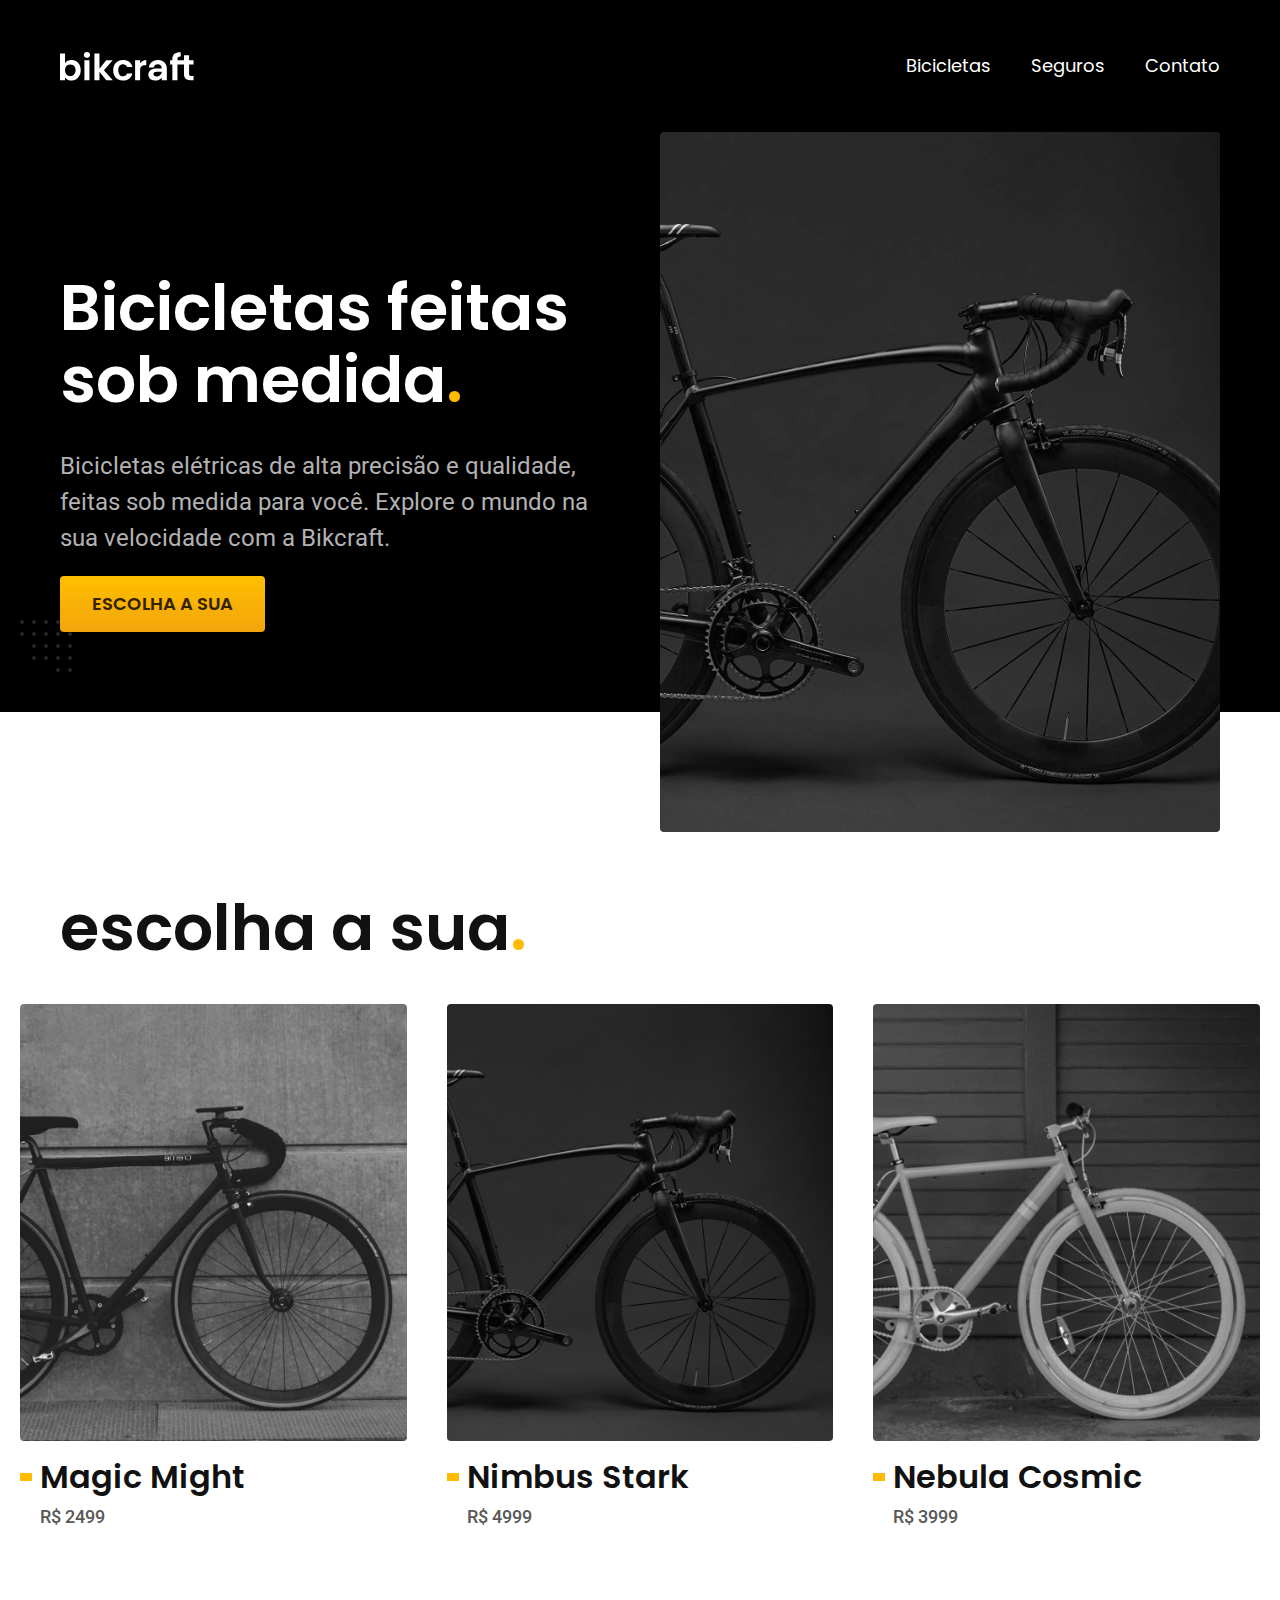
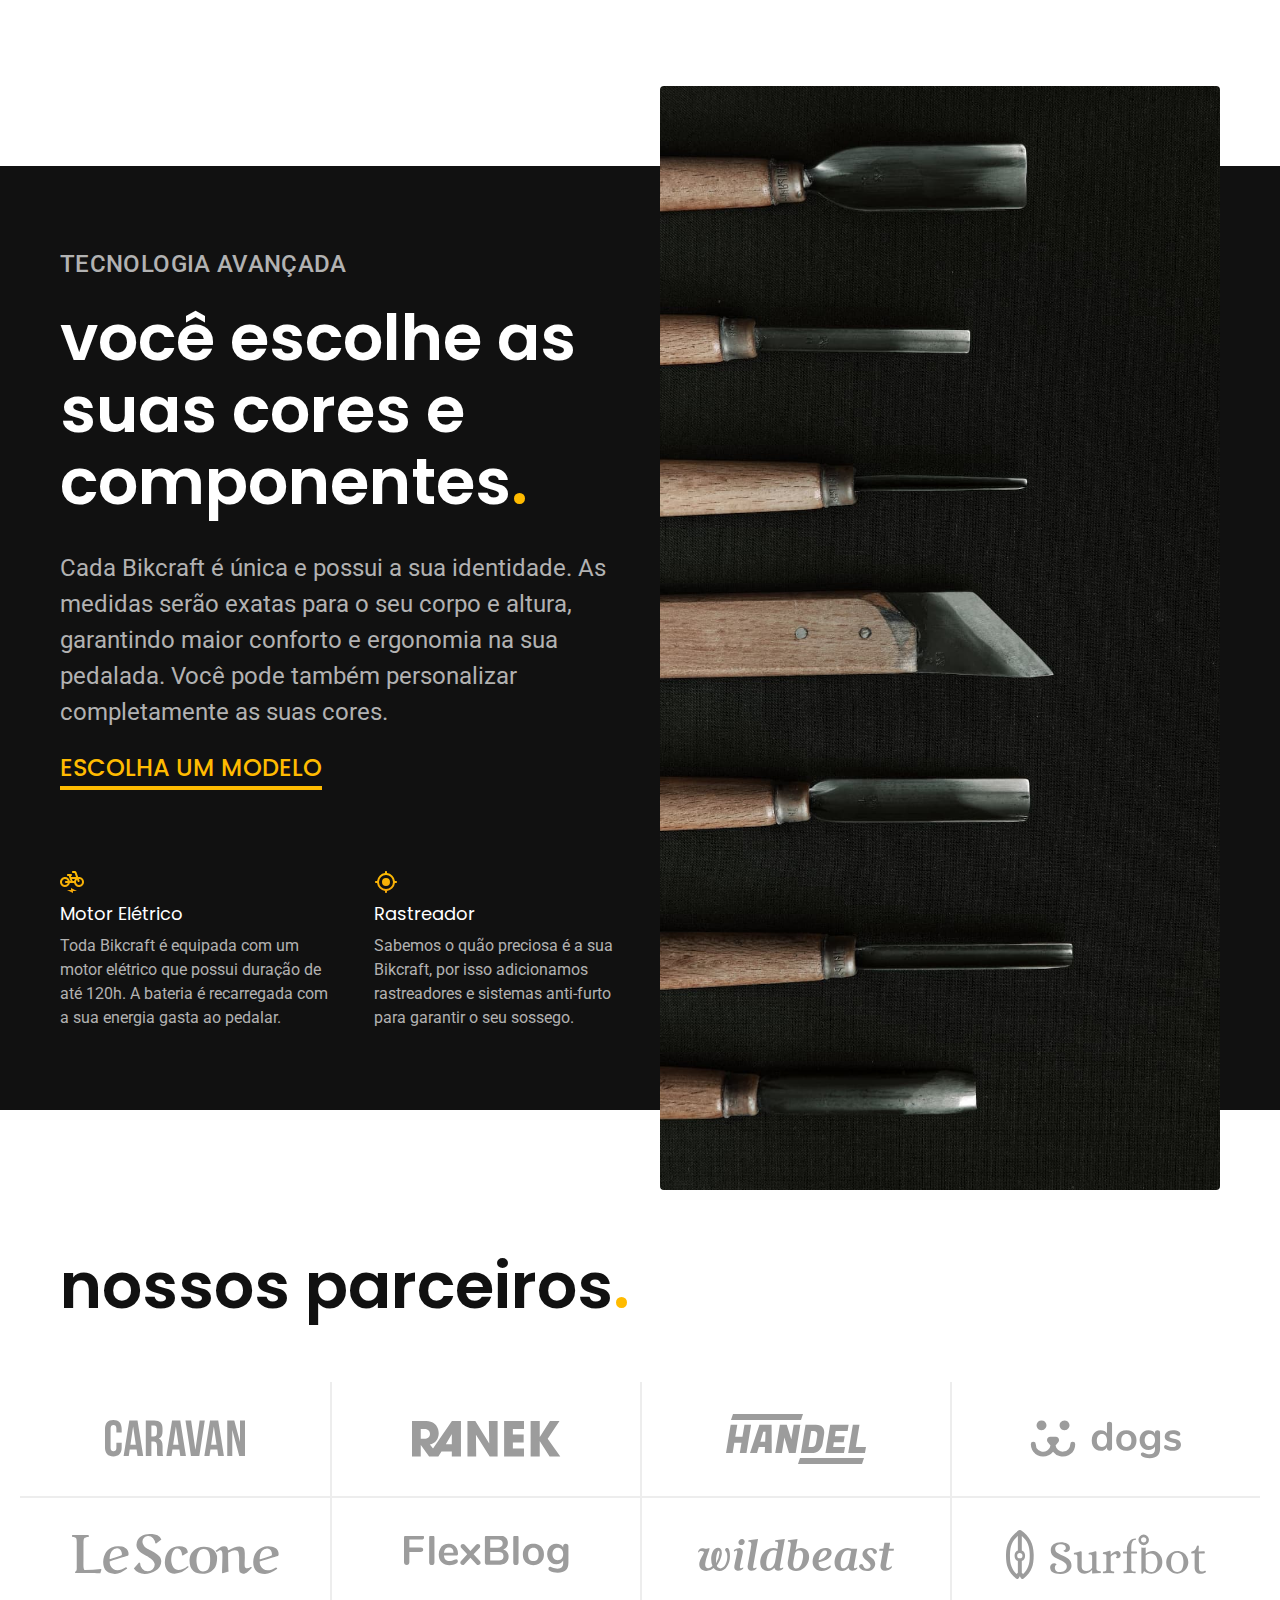
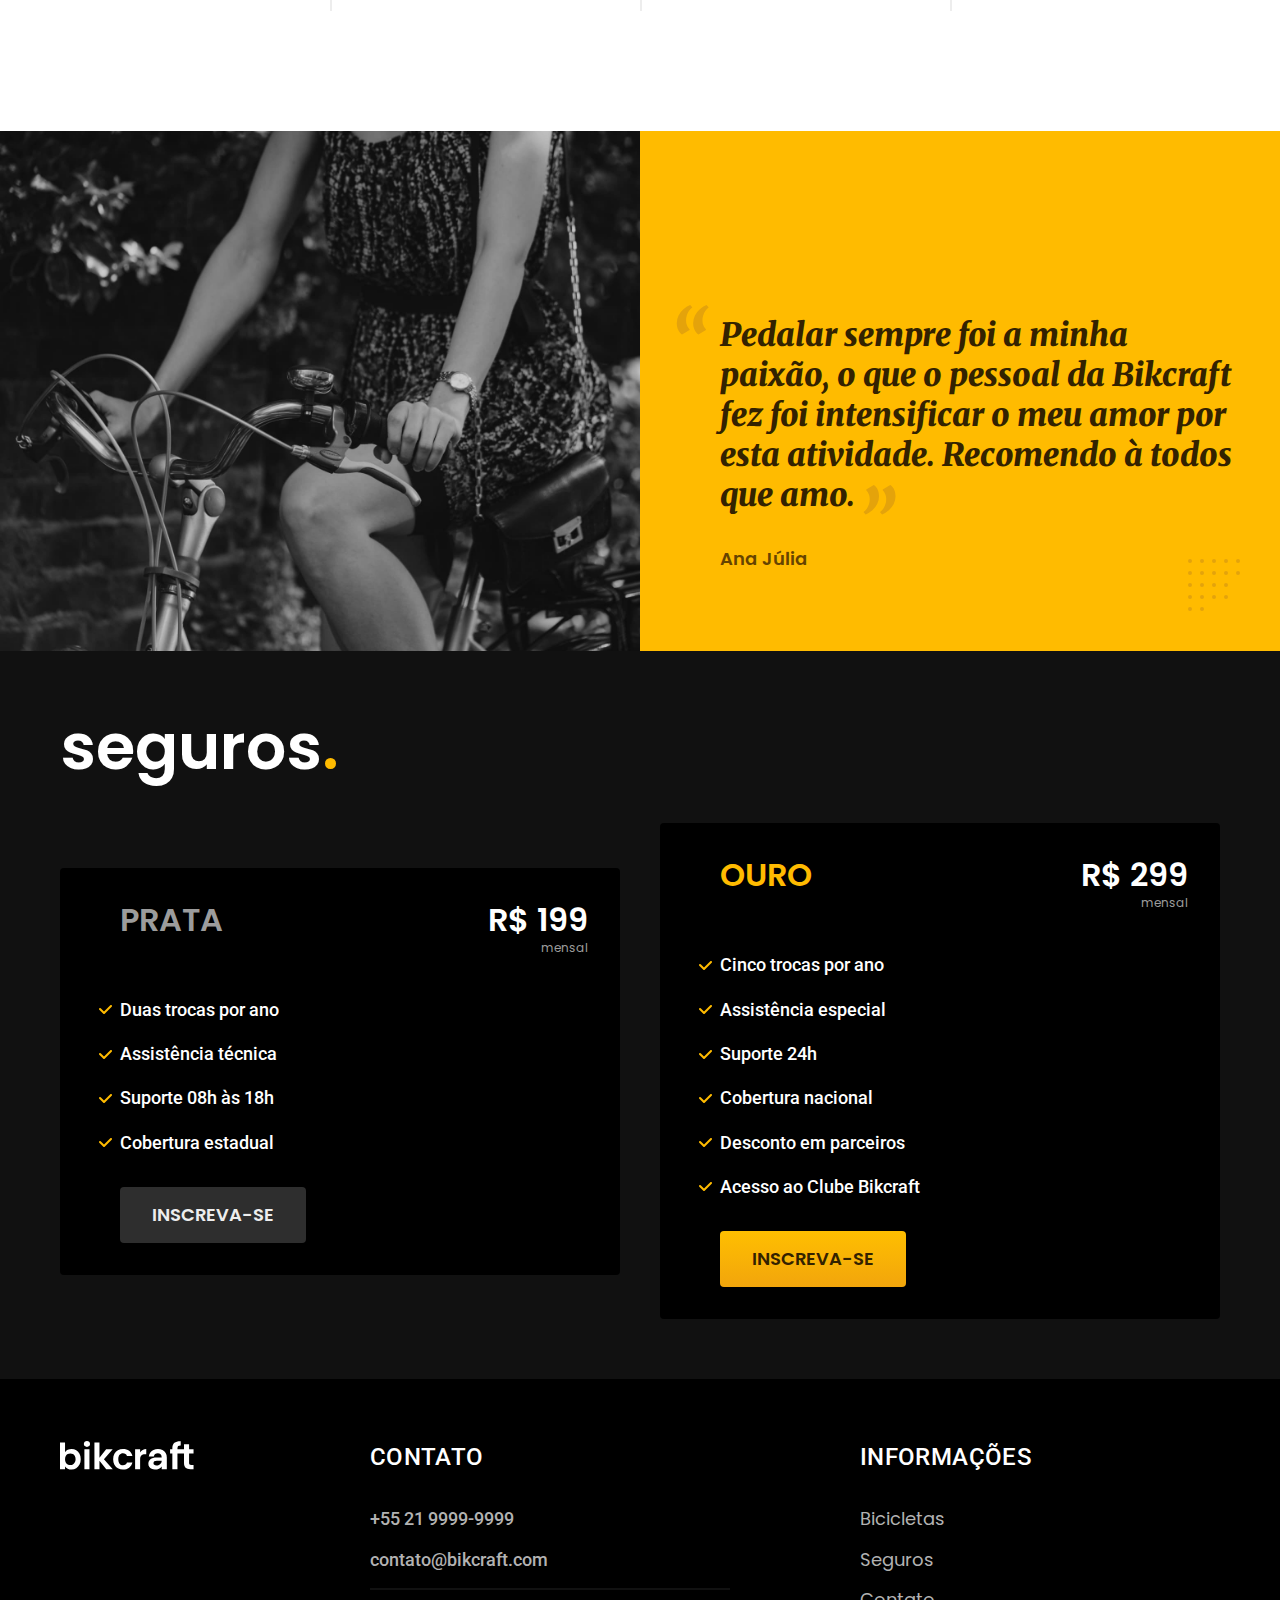
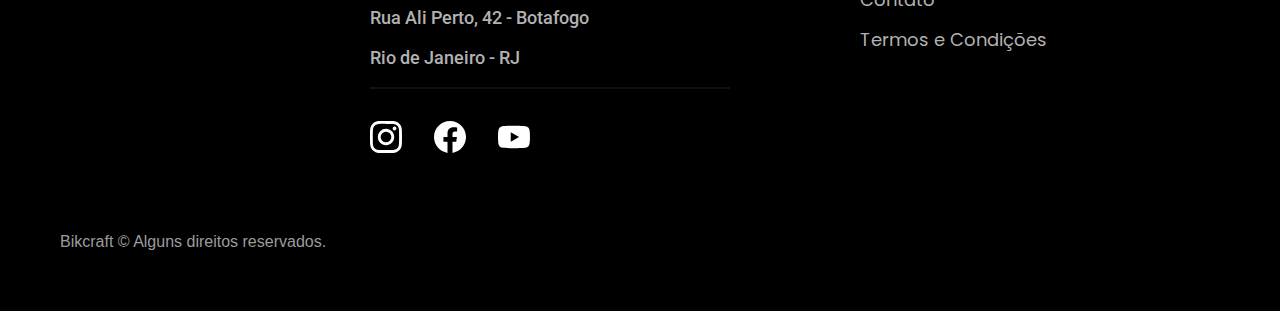
==== commit 5e67baf1: "menu-ativo" ====
--- a/index.html
+++ b/index.html
@@ -10,6 +10,7 @@
       content="Bicicletas elétricas de alta precisão e qualidade, feitas sob medida para você. Explore o mundo na sua velocidade com a Bikcraft."
     />
 
+    <link rel="preload" href="./css/style.css" as="style" />
     <link rel="stylesheet" href="./css/style.css" />
 
     <link rel="preconnect" href="https://fonts.googleapis.com" />
@@ -26,7 +27,12 @@
       <div class="header container">
         <!-- estrutura: tag fora com o background (<header>), tag dentro com o container do site (<div>) -->
         <a href="./">
-          <img src="./img/bikcraft.svg" alt="Bikcraft" />
+          <img
+            src="./img/bikcraft.svg"
+            width="136"
+            height="32"
+            alt="Bikcraft"
+          />
         </a>
         <!-- sempre que o caminho tiver "./" ele ja vai pra home do site, ou seja, pro index.html -->
 
@@ -55,12 +61,19 @@
           </p>
           <a class="botao" href="./bicicletas.html">Escolha a sua</a>
         </div>
-        <div>
+        <picture>
+          <!-- com o source, a partir de 800px vai carregar a outra foto, que fica até melhor no mobile -->
+          <source
+            media="(max-width: 800px)"
+            srcset="./img/bicicletas/nimbus.jpg"
+          />
           <img
             src="./img/fotos/introducao.jpg"
+            width="1280"
+            height="1600"
             alt="Bicicleta elétrica preta."
           />
-        </div>
+        </picture>
       </div>
     </main>
 
@@ -72,21 +85,36 @@
       <ul>
         <li>
           <a href="./bicicletas/magic.html">
-            <img src="./img/bicicletas/magic-home.jpg" alt="Bicicleta Preta" />
+            <img
+              src="./img/bicicletas/magic-home.jpg"
+              alt="Bicicleta Preta"
+              width="920"
+              height="1040"
+            />
             <h3 class="font-1-xl">Magic Might</h3>
             <span class="font-2-m cor-8">R$ 2499</span>
           </a>
         </li>
         <li>
           <a href="./bicicletas/nimbus.html">
-            <img src="./img/bicicletas/nimbus-home.jpg" alt="Bicicleta Preta" />
+            <img
+              src="./img/bicicletas/nimbus-home.jpg"
+              alt="Bicicleta Preta"
+              width="920"
+              height="1040"
+            />
             <h3 class="font-1-xl">Nimbus Stark</h3>
             <span class="font-2-m cor-8">R$ 4999</span>
           </a>
         </li>
         <li>
           <a href="./bicicletas/nebula.html">
-            <img src="./img/bicicletas/nebula-home.jpg" alt="Bicicleta Preta" />
+            <img
+              src="./img/bicicletas/nebula-home.jpg"
+              alt="Bicicleta Preta"
+              width="920"
+              height="1040"
+            />
             <h3 class="font-1-xl">Nebula Cosmic</h3>
             <span class="font-2-m cor-8">R$ 3999</span>
           </a>
@@ -113,7 +141,12 @@
           <a class="link" href="./bicicletas.html">Escolha um modelo</a>
           <div class="tecnologia-vantagens">
             <div>
-              <img src="./img/icones/eletrica.svg" alt="" />
+              <img
+                src="./img/icones/eletrica.svg"
+                width="24"
+                height="24"
+                alt=""
+              />
               <h3 class="font-1-m cor-0">Motor Elétrico</h3>
               <p class="font-2-s cor-5">
                 Toda Bikcraft é equipada com um motor elétrico que possui
@@ -122,7 +155,12 @@
               </p>
             </div>
             <div>
-              <img src="./img/icones/rastreador.svg" alt="" />
+              <img
+                src="./img/icones/rastreador.svg"
+                width="24"
+                height="24"
+                alt=""
+              />
               <h3 class="font-1-m cor-0">Rastreador</h3>
               <p class="font-2-s cor-5">
                 Sabemos o quão preciosa é a sua Bikcraft, por isso adicionamos
@@ -132,7 +170,12 @@
           </div>
         </div>
         <div class="tecnologia-imagem">
-          <img src="./img/fotos/tecnologia.jpg" alt="" />
+          <img
+            src="./img/fotos/tecnologia.jpg"
+            width="1200"
+            height="1920"
+            alt=""
+          />
         </div>
       </div>
     </article>
@@ -142,14 +185,70 @@
         nossos parceiros<span class="cor-p1">.</span>
       </h2>
       <ul>
-        <li><img src="./img/parceiros/caravan.svg" alt="caravan" /></li>
-        <li><img src="./img/parceiros/ranek.svg" alt="ranek" /></li>
-        <li><img src="./img/parceiros/handel.svg" alt="handel" /></li>
-        <li><img src="./img/parceiros/dogs.svg" alt="dogs" /></li>
-        <li><img src="./img/parceiros/lescone.svg" alt="lescone" /></li>
-        <li><img src="./img/parceiros/flexblog.svg" alt="flexblog" /></li>
-        <li><img src="./img/parceiros/wildbeast.svg" alt="wildbeast" /></li>
-        <li><img src="./img/parceiros/surfbot.svg" alt="surbot" /></li>
+        <li>
+          <img
+            src="./img/parceiros/caravan.svg"
+            width="140"
+            height="38"
+            alt="caravan"
+          />
+        </li>
+        <li>
+          <img
+            src="./img/parceiros/ranek.svg"
+            width="149"
+            height="36"
+            alt="ranek"
+          />
+        </li>
+        <li>
+          <img
+            src="./img/parceiros/handel.svg"
+            width="140"
+            height="50"
+            alt="handel"
+          />
+        </li>
+        <li>
+          <img
+            src="./img/parceiros/dogs.svg"
+            width="152"
+            height="39"
+            alt="dogs"
+          />
+        </li>
+        <li>
+          <img
+            src="./img/parceiros/lescone.svg"
+            width="208"
+            height="41"
+            alt="lescone"
+          />
+        </li>
+        <li>
+          <img
+            src="./img/parceiros/flexblog.svg"
+            width="165"
+            height="38"
+            alt="flexblog"
+          />
+        </li>
+        <li>
+          <img
+            src="./img/parceiros/wildbeast.svg"
+            width="196"
+            height="34"
+            alt="wildbeast"
+          />
+        </li>
+        <li>
+          <img
+            src="./img/parceiros/surfbot.svg"
+            width="200"
+            height="49"
+            alt="surbot"
+          />
+        </li>
       </ul>
     </section>
 
@@ -158,6 +257,8 @@
       <div>
         <img
           src="./img/fotos/depoimento.jpg"
+          width="1560"
+          height="1360"
           alt="Pessoa pedalando uma bicicleta Bikcraft"
         />
       </div>
@@ -212,7 +313,7 @@
 
     <footer class="footer-bg">
       <div class="footer container">
-        <img src="./img/bikcraft.svg" alt="Bikcraft" />
+        <img src="./img/bikcraft.svg" width="136" height="32" alt="Bikcraft" />
         <div class="footer-contato">
           <h3 class="font-2-l-b cor-0">Contato</h3>
           <ul class="font-2-m cor-5">
@@ -225,13 +326,28 @@
           </ul>
           <div class="footer-redes">
             <a href="./">
-              <img src="./img/redes/instagram.svg" alt="Instagram" />
+              <img
+                src="./img/redes/instagram.svg"
+                width="32"
+                height="32"
+                alt="Instagram"
+              />
             </a>
             <a href="./">
-              <img src="./img/redes/facebook.svg" alt="Facebook" />
+              <img
+                src="./img/redes/facebook.svg"
+                width="32"
+                height="32"
+                alt="Facebook"
+              />
             </a>
             <a href="./">
-              <img src="./img/redes/youtube.svg" alt="Youtube" />
+              <img
+                src="./img/redes/youtube.svg"
+                width="32"
+                height="32"
+                alt="Youtube"
+              />
             </a>
           </div>
         </div>
@@ -251,5 +367,6 @@
         </p>
       </div>
     </footer>
+    <script src="./js/script.js"></script>
   </body>
 </html>
--- a/css/style.css
+++ b/css/style.css
@@ -7,6 +7,7 @@
 
 /* Utilidades */
 @import "./utilidades/componentes.css";
+@import "./utilidades/formulario.css";
 
 /* Home */
 @import "./home/introducao.css";
@@ -16,6 +17,23 @@
 
 /* Bicicletas */
 @import "./bicicletas/bicicletas-lista.css";
+@import "./bicicletas/bicicletas.css";
+
+/* Bicicleta */
+@import "./bicicleta/bicicleta.css";
+@import "./bicicleta/seguro.css";
 
 /* Seguros */
 @import "./seguros/seguros.css";
+@import "./seguros/vantagens.css";
+@import "./seguros/perguntas.css";
+
+/* Contato */
+@import "./contato/contato.css";
+@import "./contato/lojas.css";
+
+/* Orçamento */
+@import "./orcamento/orcamento.css";
+
+/* Termos */
+@import "./termos/termos.css";
--- a/css/style.css
+++ b/css/style.css
@@ -7,6 +7,7 @@
 
 /* Utilidades */
 @import "./utilidades/componentes.css";
+@import "./utilidades/formulario.css";
 
 /* Home */
 @import "./home/introducao.css";
@@ -16,6 +17,23 @@
 
 /* Bicicletas */
 @import "./bicicletas/bicicletas-lista.css";
+@import "./bicicletas/bicicletas.css";
+
+/* Bicicleta */
+@import "./bicicleta/bicicleta.css";
+@import "./bicicleta/seguro.css";
 
 /* Seguros */
 @import "./seguros/seguros.css";
+@import "./seguros/vantagens.css";
+@import "./seguros/perguntas.css";
+
+/* Contato */
+@import "./contato/contato.css";
+@import "./contato/lojas.css";
+
+/* Orçamento */
+@import "./orcamento/orcamento.css";
+
+/* Termos */
+@import "./termos/termos.css";
